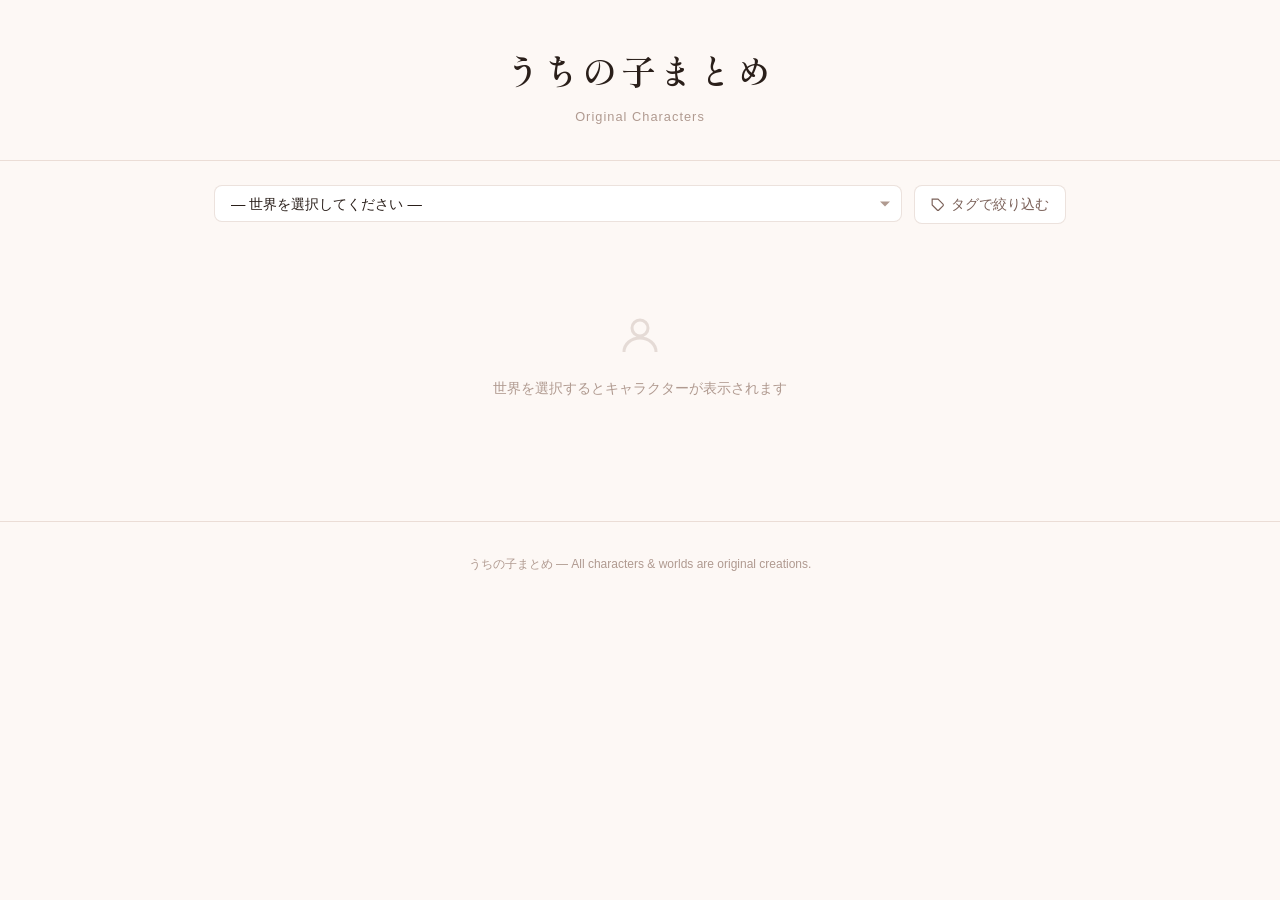
==== index.html @ f0fe9412 "template_filed" ====
<!DOCTYPE html>
<html lang="ja">
<head>
  <meta charset="UTF-8" />
  <meta name="viewport" content="width=device-width, initial-scale=1.0" />
  <title>うちの子まとめ</title>
  <link rel="preconnect" href="https://fonts.googleapis.com" />
  <link rel="preconnect" href="https://fonts.gstatic.com" crossorigin />
  <link href="https://fonts.googleapis.com/css2?family=Shippori+Mincho:wght@400;500;600&family=Zen+Kaku+Gothic+New:wght@400;500;700&display=swap" rel="stylesheet" />
  <style>
    *, *::before, *::after { box-sizing: border-box; margin: 0; padding: 0; }

    :root {
      --bg: #fdf8f5;
      --bg-card: #ffffff;
      --bg-surface: #f5efe9;
      --text-primary: #2a1f1a;
      --text-secondary: #7a6058;
      --text-muted: #b09a90;
      --accent: #c97d6a;
      --accent-light: #f0d5cc;
      --accent-dark: #9a5a49;
      --border: rgba(180, 140, 120, 0.25);
      --border-hover: rgba(180, 140, 120, 0.5);
      --tag-bg: #f5e8e3;
      --tag-text: #9a5a49;
      --tag-border: rgba(201, 125, 106, 0.35);
      --tag-active-bg: #c97d6a;
      --tag-active-text: #ffffff;
      --shadow-sm: 0 1px 3px rgba(80,40,20,0.07);
      --shadow-md: 0 4px 16px rgba(80,40,20,0.10);
      --radius-sm: 8px;
      --radius-md: 12px;
      --radius-lg: 16px;
      --font-sans: 'Zen Kaku Gothic New', sans-serif;
      --font-serif: 'Shippori Mincho', serif;
    }

    @media (prefers-color-scheme: dark) {
      :root {
        --bg: #1a1310;
        --bg-card: #231a16;
        --bg-surface: #2c201a;
        --text-primary: #f0e4dc;
        --text-secondary: #b89a8e;
        --text-muted: #7a5e55;
        --accent: #d4907c;
        --accent-light: #3d2218;
        --accent-dark: #f0b8a5;
        --border: rgba(180, 120, 90, 0.2);
        --border-hover: rgba(180, 120, 90, 0.45);
        --tag-bg: #2e1f18;
        --tag-text: #d4907c;
        --tag-border: rgba(212, 144, 124, 0.3);
        --tag-active-bg: #d4907c;
        --tag-active-text: #1a1310;
        --shadow-sm: 0 1px 3px rgba(0,0,0,0.3);
        --shadow-md: 0 4px 16px rgba(0,0,0,0.4);
      }
    }

    html { font-size: 16px; scroll-behavior: smooth; }

    body {
      font-family: var(--font-sans);
      background: var(--bg);
      color: var(--text-primary);
      min-height: 100vh;
      line-height: 1.7;
    }

    /* ─── Header ─── */
    .site-header {
      padding: 2.5rem 1.5rem 2rem;
      text-align: center;
      border-bottom: 1px solid var(--border);
    }

    .site-title {
      font-family: var(--font-serif);
      font-size: clamp(1.5rem, 4vw, 2.2rem);
      font-weight: 600;
      color: var(--text-primary);
      letter-spacing: 0.1em;
      margin-bottom: 0.4rem;
    }

    .site-subtitle {
      font-size: 0.8rem;
      color: var(--text-muted);
      letter-spacing: 0.08em;
    }

    /* ─── Controls ─── */
    .controls {
      max-width: 900px;
      margin: 0 auto;
      padding: 1.5rem 1.5rem 0;
      display: flex;
      flex-wrap: wrap;
      gap: 0.75rem;
      align-items: flex-start;
    }

    .select-wrapper {
      position: relative;
      flex: 1;
      min-width: 200px;
    }

    .select-wrapper::after {
      content: '';
      position: absolute;
      right: 12px;
      top: 50%;
      transform: translateY(-50%);
      width: 0;
      height: 0;
      border-left: 5px solid transparent;
      border-right: 5px solid transparent;
      border-top: 5px solid var(--text-muted);
      pointer-events: none;
    }

    select {
      width: 100%;
      appearance: none;
      font-family: var(--font-sans);
      font-size: 0.9rem;
      color: var(--text-primary);
      background: var(--bg-card);
      border: 1px solid var(--border);
      border-radius: var(--radius-sm);
      padding: 0.6rem 2.5rem 0.6rem 1rem;
      cursor: pointer;
      outline: none;
      transition: border-color 0.2s;
    }

    select:hover, select:focus { border-color: var(--border-hover); }

    .tag-filter-toggle {
      font-family: var(--font-sans);
      font-size: 0.85rem;
      color: var(--text-secondary);
      background: var(--bg-card);
      border: 1px solid var(--border);
      border-radius: var(--radius-sm);
      padding: 0.6rem 1rem;
      cursor: pointer;
      display: flex;
      align-items: center;
      gap: 0.4rem;
      white-space: nowrap;
      transition: border-color 0.2s, color 0.2s;
    }

    .tag-filter-toggle:hover { border-color: var(--border-hover); color: var(--text-primary); }
    .tag-filter-toggle.active { border-color: var(--accent); color: var(--accent); }

    .tag-filter-toggle svg { width: 14px; height: 14px; flex-shrink: 0; }

    /* ─── Tag Panel ─── */
    .tag-panel {
      max-width: 900px;
      margin: 0 auto;
      padding: 0 1.5rem;
      overflow: hidden;
      max-height: 0;
      transition: max-height 0.3s ease, padding 0.3s ease;
    }

    .tag-panel.open {
      max-height: 200px;
      padding: 0.75rem 1.5rem;
    }

    .tag-panel-inner {
      background: var(--bg-surface);
      border: 1px solid var(--border);
      border-radius: var(--radius-md);
      padding: 1rem 1.25rem;
    }

    .tag-panel-label {
      font-size: 0.75rem;
      color: var(--text-muted);
      letter-spacing: 0.08em;
      margin-bottom: 0.6rem;
    }

    .tag-list { display: flex; flex-wrap: wrap; gap: 0.4rem; }

    .tag-chip {
      font-size: 0.8rem;
      padding: 0.25rem 0.75rem;
      border-radius: 100px;
      background: var(--tag-bg);
      color: var(--tag-text);
      border: 1px solid var(--tag-border);
      cursor: pointer;
      transition: background 0.15s, color 0.15s, border-color 0.15s;
      user-select: none;
    }

    .tag-chip:hover { border-color: var(--accent); }

    .tag-chip.active {
      background: var(--tag-active-bg);
      color: var(--tag-active-text);
      border-color: var(--tag-active-bg);
    }

    .tag-clear {
      font-size: 0.75rem;
      color: var(--text-muted);
      background: none;
      border: none;
      cursor: pointer;
      padding: 0.25rem 0.5rem;
      font-family: var(--font-sans);
      align-self: center;
    }
    .tag-clear:hover { color: var(--accent); }

    /* ─── World Info ─── */
    .world-info {
      max-width: 900px;
      margin: 1.25rem auto 0;
      padding: 0 1.5rem;
      display: none;
    }

    .world-info.visible { display: block; }

    .world-info-inner {
      display: flex;
      gap: 1rem;
      align-items: flex-start;
      background: var(--bg-surface);
      border-radius: var(--radius-md);
      border: 1px solid var(--border);
      padding: 1rem 1.25rem;
    }

    .world-thumb {
      width: 64px;
      height: 64px;
      border-radius: var(--radius-sm);
      object-fit: cover;
      border: 1px solid var(--border);
      flex-shrink: 0;
      background: var(--border);
    }

    .world-thumb-placeholder {
      width: 64px;
      height: 64px;
      border-radius: var(--radius-sm);
      background: var(--accent-light);
      flex-shrink: 0;
      display: flex;
      align-items: center;
      justify-content: center;
    }

    .world-thumb-placeholder svg { width: 28px; height: 28px; color: var(--accent); }

    .world-text { flex: 1; min-width: 0; }

    .world-name {
      font-family: var(--font-serif);
      font-size: 1rem;
      font-weight: 500;
      color: var(--text-primary);
      margin-bottom: 0.2rem;
    }

    .world-desc {
      font-size: 0.82rem;
      color: var(--text-secondary);
      line-height: 1.6;
    }

    /* ─── Grid ─── */
    .main {
      max-width: 900px;
      margin: 0 auto;
      padding: 1.5rem;
    }

    .result-meta {
      font-size: 0.8rem;
      color: var(--text-muted);
      margin-bottom: 1rem;
    }

    .char-grid {
      display: grid;
      grid-template-columns: repeat(auto-fill, minmax(160px, 1fr));
      gap: 1rem;
    }

    @media (max-width: 480px) {
      .char-grid { grid-template-columns: repeat(2, 1fr); }
    }

    /* ─── Character Card ─── */
    .char-card {
      background: var(--bg-card);
      border: 1px solid var(--border);
      border-radius: var(--radius-md);
      overflow: hidden;
      transition: transform 0.2s, box-shadow 0.2s, border-color 0.2s;
      cursor: pointer;
      text-decoration: none;
      color: inherit;
      display: block;
    }

    .char-card:hover {
      transform: translateY(-3px);
      box-shadow: var(--shadow-md);
      border-color: var(--border-hover);
    }

    .char-card:focus-visible {
      outline: 2px solid var(--accent);
      outline-offset: 2px;
    }

    .char-thumb-wrap {
      aspect-ratio: 3 / 4;
      background: var(--bg-surface);
      overflow: hidden;
      position: relative;
    }

    .char-thumb {
      width: 100%;
      height: 100%;
      object-fit: cover;
      display: block;
      transition: transform 0.3s;
    }

    .char-card:hover .char-thumb { transform: scale(1.03); }

    .char-thumb-placeholder {
      width: 100%;
      height: 100%;
      display: flex;
      align-items: center;
      justify-content: center;
      color: var(--text-muted);
    }

    .char-thumb-placeholder svg { width: 40px; height: 40px; opacity: 0.4; }

    .char-info { padding: 0.6rem 0.75rem 0.75rem; }

    .char-name {
      font-family: var(--font-serif);
      font-size: 0.95rem;
      font-weight: 500;
      color: var(--text-primary);
      margin-bottom: 0.2rem;
      line-height: 1.4;
    }

    .char-reading {
      font-size: 0.7rem;
      color: var(--text-muted);
      margin-bottom: 0.4rem;
    }

    .char-tags-mini { display: flex; flex-wrap: wrap; gap: 0.25rem; }

    .char-tag-mini {
      font-size: 0.65rem;
      padding: 0.15rem 0.5rem;
      border-radius: 100px;
      background: var(--tag-bg);
      color: var(--tag-text);
    }

    /* ─── Empty State ─── */
    .empty-state {
      text-align: center;
      padding: 4rem 1rem;
      color: var(--text-muted);
    }

    .empty-state svg { width: 48px; height: 48px; margin: 0 auto 1rem; opacity: 0.3; display: block; }
    .empty-state p { font-size: 0.9rem; }

    /* ─── Footer ─── */
    .site-footer {
      text-align: center;
      padding: 2rem 1rem;
      border-top: 1px solid var(--border);
      font-size: 0.75rem;
      color: var(--text-muted);
      margin-top: 2rem;
    }

    /* ─── Fade in ─── */
    .char-card { animation: fadeUp 0.25s ease both; }

    @keyframes fadeUp {
      from { opacity: 0; transform: translateY(8px); }
      to   { opacity: 1; transform: translateY(0); }
    }
  </style>
</head>
<body>

<header class="site-header">
  <h1 class="site-title">うちの子まとめ</h1>
  <p class="site-subtitle">Original Characters</p>
</header>

<div class="controls">
  <div class="select-wrapper">
    <select id="world-select" aria-label="世界を選択">
      <option value="">― 世界を選択してください ―</option>
    </select>
  </div>
  <button class="tag-filter-toggle" id="tag-toggle" aria-expanded="false">
    <svg viewBox="0 0 24 24" fill="none" stroke="currentColor" stroke-width="2" aria-hidden="true">
      <path d="M20.59 13.41l-7.17 7.17a2 2 0 01-2.83 0L2 12V2h10l8.59 8.59a2 2 0 010 2.82z"/>
      <line x1="7" y1="7" x2="7.01" y2="7"/>
    </svg>
    タグで絞り込む
  </button>
</div>

<div class="tag-panel" id="tag-panel" aria-hidden="true">
  <div class="tag-panel-inner">
    <div class="tag-panel-label">タグを選択（複数可）</div>
    <div class="tag-list" id="tag-list"></div>
    <button class="tag-clear" id="tag-clear" style="display:none">× クリア</button>
  </div>
</div>

<div class="world-info" id="world-info">
  <div class="world-info-inner" id="world-info-inner"></div>
</div>

<main class="main">
  <div class="result-meta" id="result-meta" style="display:none"></div>
  <div id="char-grid-wrap">
    <div class="empty-state">
      <svg viewBox="0 0 24 24" fill="none" stroke="currentColor" stroke-width="1.5" aria-hidden="true">
        <circle cx="12" cy="8" r="4"/>
        <path d="M4 20c0-4 3.6-7 8-7s8 3 8 7"/>
      </svg>
      <p>世界を選択するとキャラクターが表示されます</p>
    </div>
  </div>
</main>

<footer class="site-footer">
  <p>うちの子まとめ — All characters &amp; worlds are original creations.</p>
</footer>

<script>
  const worldSelect = document.getElementById('world-select');
  const tagToggle   = document.getElementById('tag-toggle');
  const tagPanel    = document.getElementById('tag-panel');
  const tagListEl   = document.getElementById('tag-list');
  const tagClear    = document.getElementById('tag-clear');
  const worldInfo   = document.getElementById('world-info');
  const worldInfoInner = document.getElementById('world-info-inner');
  const gridWrap    = document.getElementById('char-grid-wrap');
  const resultMeta  = document.getElementById('result-meta');

  let allData = null;
  let activeTags = new Set();
  let currentWorld = null;

  fetch('data/worlds.json')
    .then(r => r.json())
    .then(data => {
      allData = data;
      buildWorldSelect(data.worlds);
      buildTagPanel(data.all_tags || []);
      readUrlState();
    })
    .catch(() => {
      gridWrap.innerHTML = '<div class="empty-state"><p>データの読み込みに失敗しました。worlds.json を確認してください。</p></div>';
    });

  function buildWorldSelect(worlds) {
    worlds.forEach(w => {
      const opt = document.createElement('option');
      opt.value = w.id;
      opt.textContent = w.name;
      worldSelect.appendChild(opt);
    });
  }

  function buildTagPanel(tags) {
    tagListEl.innerHTML = '';
    tags.forEach(tag => {
      const chip = document.createElement('button');
      chip.className = 'tag-chip';
      chip.textContent = tag;
      chip.addEventListener('click', () => toggleTag(tag, chip));
      tagListEl.appendChild(chip);
    });
  }

  function toggleTag(tag, chip) {
    if (activeTags.has(tag)) { activeTags.delete(tag); chip.classList.remove('active'); }
    else { activeTags.add(tag); chip.classList.add('active'); }
    tagClear.style.display = activeTags.size > 0 ? 'inline' : 'none';
    renderGrid();
    updateUrl();
  }

  tagClear.addEventListener('click', () => {
    activeTags.clear();
    document.querySelectorAll('.tag-chip.active').forEach(c => c.classList.remove('active'));
    tagClear.style.display = 'none';
    renderGrid();
    updateUrl();
  });

  tagToggle.addEventListener('click', () => {
    const open = tagPanel.classList.toggle('open');
    tagToggle.classList.toggle('active', open);
    tagToggle.setAttribute('aria-expanded', open);
    tagPanel.setAttribute('aria-hidden', !open);
  });

  worldSelect.addEventListener('change', () => {
    const wid = worldSelect.value;
    currentWorld = wid ? allData.worlds.find(w => w.id === wid) : null;
    renderWorldInfo();
    renderGrid();
    updateUrl();
  });

  function renderWorldInfo() {
    if (!currentWorld) { worldInfo.classList.remove('visible'); return; }
    worldInfo.classList.add('visible');
    const thumbHtml = currentWorld.thumbnail
      ? `<img class="world-thumb" src="${currentWorld.thumbnail}" alt="${currentWorld.name}" />`
      : `<div class="world-thumb-placeholder"><svg viewBox="0 0 24 24" fill="none" stroke="currentColor" stroke-width="1.5" aria-hidden="true"><path d="M3 9l9-7 9 7v11a2 2 0 01-2 2H5a2 2 0 01-2-2z"/><polyline points="9 22 9 12 15 12 15 22"/></svg></div>`;
    worldInfoInner.innerHTML = `
      ${thumbHtml}
      <div class="world-text">
        <div class="world-name">${esc(currentWorld.name)}</div>
        <div class="world-desc">${esc(currentWorld.description || '')}</div>
      </div>`;
  }

  function renderGrid() {
    if (!currentWorld) {
      resultMeta.style.display = 'none';
      gridWrap.innerHTML = '<div class="empty-state"><svg viewBox="0 0 24 24" fill="none" stroke="currentColor" stroke-width="1.5" aria-hidden="true"><circle cx="12" cy="8" r="4"/><path d="M4 20c0-4 3.6-7 8-7s8 3 8 7"/></svg><p>世界を選択するとキャラクターが表示されます</p></div>';
      return;
    }

    let chars = currentWorld.characters || [];

    if (activeTags.size > 0) {
      chars = chars.filter(c => [...activeTags].every(t => (c.tags||[]).includes(t)));
    }

    resultMeta.style.display = 'block';
    resultMeta.textContent = `${chars.length} 人のキャラクター${activeTags.size > 0 ? '（タグで絞り込み中）' : ''}`;

    if (chars.length === 0) {
      gridWrap.innerHTML = '<div class="empty-state"><svg viewBox="0 0 24 24" fill="none" stroke="currentColor" stroke-width="1.5" aria-hidden="true"><circle cx="12" cy="8" r="4"/><path d="M4 20c0-4 3.6-7 8-7s8 3 8 7"/></svg><p>該当するキャラクターがいません</p></div>';
      return;
    }

    const grid = document.createElement('div');
    grid.className = 'char-grid';

    chars.forEach((c, i) => {
      const card = document.createElement('a');
      card.className = 'char-card';
      card.href = c.detail_page || '#';
      card.style.animationDelay = `${i * 0.04}s`;
      card.setAttribute('aria-label', c.name);

      const thumbHtml = c.thumbnail
        ? `<img class="char-thumb" src="${c.thumbnail}" alt="${esc(c.name)}" loading="lazy" />`
        : `<div class="char-thumb-placeholder"><svg viewBox="0 0 24 24" fill="none" stroke="currentColor" stroke-width="1.5" aria-hidden="true"><circle cx="12" cy="8" r="4"/><path d="M4 20c0-4 3.6-7 8-7s8 3 8 7"/></svg></div>`;

      const tagsHtml = (c.tags||[]).slice(0,3).map(t =>
        `<span class="char-tag-mini">${esc(t)}</span>`
      ).join('');

      card.innerHTML = `
        <div class="char-thumb-wrap">${thumbHtml}</div>
        <div class="char-info">
          <div class="char-name">${esc(c.name)}</div>
          ${c.reading ? `<div class="char-reading">${esc(c.reading)}</div>` : ''}
          ${tagsHtml ? `<div class="char-tags-mini">${tagsHtml}</div>` : ''}
        </div>`;

      grid.appendChild(card);
    });

    gridWrap.innerHTML = '';
    gridWrap.appendChild(grid);
  }

  function updateUrl() {
    const params = new URLSearchParams();
    if (currentWorld) params.set('world', currentWorld.id);
    if (activeTags.size > 0) params.set('tags', [...activeTags].join(','));
    const url = params.toString() ? `?${params}` : location.pathname;
    history.replaceState(null, '', url);
  }

  function readUrlState() {
    const params = new URLSearchParams(location.search);
    const wid = params.get('world');
    const tags = params.get('tags');
    if (wid) {
      worldSelect.value = wid;
      currentWorld = allData.worlds.find(w => w.id === wid) || null;
    }
    if (tags) {
      tags.split(',').forEach(t => {
        activeTags.add(t);
        const chip = [...tagListEl.querySelectorAll('.tag-chip')].find(c => c.textContent === t);
        if (chip) chip.classList.add('active');
      });
      tagClear.style.display = activeTags.size > 0 ? 'inline' : 'none';
    }
    renderWorldInfo();
    renderGrid();
  }

  function esc(s) {
    return String(s||'').replace(/&/g,'&amp;').replace(/</g,'&lt;').replace(/>/g,'&gt;').replace(/"/g,'&quot;');
  }
</script>
</body>
</html>
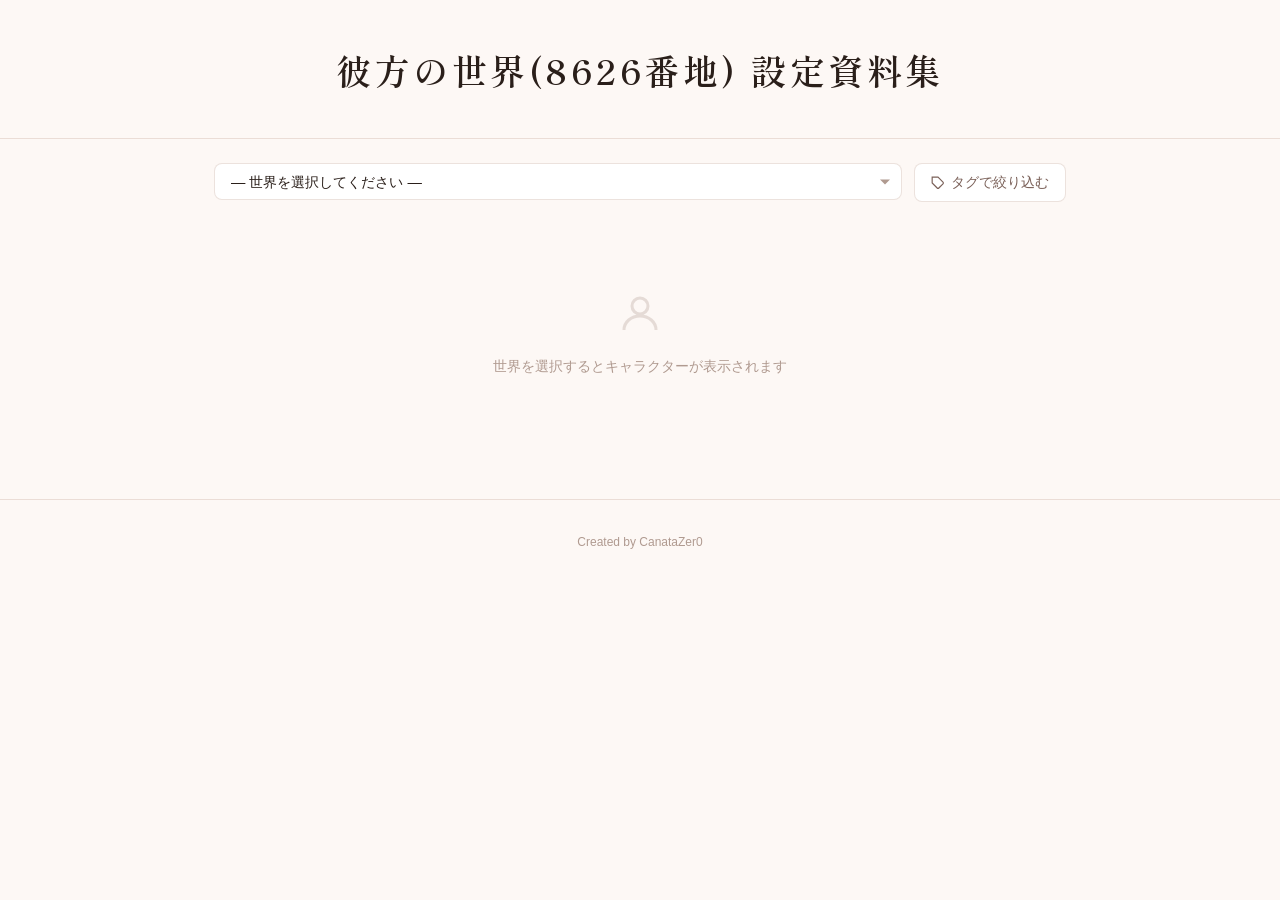
==== commit 43ff87a2: "files add" ====
--- a/index.html
+++ b/index.html
@@ -3,7 +3,7 @@
 <head>
   <meta charset="UTF-8" />
   <meta name="viewport" content="width=device-width, initial-scale=1.0" />
-  <title>うちの子まとめ</title>
+  <title>彼方の世界 設定資料集</title>
   <link rel="preconnect" href="https://fonts.googleapis.com" />
   <link rel="preconnect" href="https://fonts.gstatic.com" crossorigin />
   <link href="https://fonts.googleapis.com/css2?family=Shippori+Mincho:wght@400;500;600&family=Zen+Kaku+Gothic+New:wght@400;500;700&display=swap" rel="stylesheet" />
@@ -38,22 +38,23 @@
 
     @media (prefers-color-scheme: dark) {
       :root {
-        --bg: #1a1310;
-        --bg-card: #231a16;
-        --bg-surface: #2c201a;
-        --text-primary: #f0e4dc;
-        --text-secondary: #b89a8e;
-        --text-muted: #7a5e55;
-        --accent: #d4907c;
-        --accent-light: #3d2218;
-        --accent-dark: #f0b8a5;
-        --border: rgba(180, 120, 90, 0.2);
-        --border-hover: rgba(180, 120, 90, 0.45);
-        --tag-bg: #2e1f18;
-        --tag-text: #d4907c;
-        --tag-border: rgba(212, 144, 124, 0.3);
-        --tag-active-bg: #d4907c;
-        --tag-active-text: #1a1310;
+        --bg: #fafafa;
+        --bg-card: #c3c3c3;
+        --bg-surface: #c3c3c3;
+        --text-primary: #181818;
+        --text-secondary: #323232;
+        --text-muted: #323232;
+        --accent: #c3c3c3;
+        --link: rgb(71, 80, 211);
+        --accent-light: #181818;
+        --accent-dark: #c3c3c3;
+        --border: rgba(180, 180, 180, 0.2);
+        --border-hover: rgba(173, 173, 173, 0.45);
+        --tag-bg: #232323;
+        --tag-text: #d0d0d0;
+        --tag-border: rgba(213, 213, 213, 0.3);
+        --tag-active-bg: #d3d3d3;
+        --tag-active-text: #191919;
         --shadow-sm: 0 1px 3px rgba(0,0,0,0.3);
         --shadow-md: 0 4px 16px rgba(0,0,0,0.4);
       }
@@ -416,13 +417,12 @@
 <body>
 
 <header class="site-header">
-  <h1 class="site-title">うちの子まとめ</h1>
-  <p class="site-subtitle">Original Characters</p>
+  <h1 class="site-title">彼方の世界(8626番地) 設定資料集</h1>
 </header>
 
 <div class="controls">
   <div class="select-wrapper">
-    <select id="world-select" aria-label="世界を選択">
+    <select id="world-select" aria-label="世界選択">
       <option value="">― 世界を選択してください ―</option>
     </select>
   </div>
@@ -437,7 +437,7 @@
 
 <div class="tag-panel" id="tag-panel" aria-hidden="true">
   <div class="tag-panel-inner">
-    <div class="tag-panel-label">タグを選択（複数可）</div>
+    <div class="tag-panel-label">タグを選択</div>
     <div class="tag-list" id="tag-list"></div>
     <button class="tag-clear" id="tag-clear" style="display:none">× クリア</button>
   </div>
@@ -461,7 +461,7 @@
 </main>
 
 <footer class="site-footer">
-  <p>うちの子まとめ — All characters &amp; worlds are original creations.</p>
+  <p>Created by CanataZer0</p>
 </footer>
 
 <script>
@@ -548,12 +548,18 @@
     const thumbHtml = currentWorld.thumbnail
       ? `<img class="world-thumb" src="${currentWorld.thumbnail}" alt="${currentWorld.name}" />`
       : `<div class="world-thumb-placeholder"><svg viewBox="0 0 24 24" fill="none" stroke="currentColor" stroke-width="1.5" aria-hidden="true"><path d="M3 9l9-7 9 7v11a2 2 0 01-2 2H5a2 2 0 01-2-2z"/><polyline points="9 22 9 12 15 12 15 22"/></svg></div>`;
-    worldInfoInner.innerHTML = `
-      ${thumbHtml}
-      <div class="world-text">
-        <div class="world-name">${esc(currentWorld.name)}</div>
-        <div class="world-desc">${esc(currentWorld.description || '')}</div>
-      </div>`;
+worldInfoInner.innerHTML = `
+  ${thumbHtml}
+  <div class="world-text">
+    <div class="world-name">${esc(currentWorld.name)}</div>
+    <div class="world-desc">${esc(currentWorld.description || '')}</div>
+    ${currentWorld.detail_page
+      ? `<a href="${esc(currentWorld.detail_page)}" style="display:inline-flex;align-items:center;gap:0.35rem;margin-top:0.6rem;font-size:0.8rem;color:var(--link);text-decoration:none;">
+           <svg width="13" height="13" viewBox="0 0 24 24" fill="none" stroke="currentColor" stroke-width="2" aria-hidden="true"><circle cx="12" cy="12" r="10"/><line x1="12" y1="8" x2="12" y2="16"/><line x1="8" y1="12" x2="16" y2="12"/></svg>
+           世界の詳細設定を見る
+         </a>`
+      : ''}
+  </div>`;
   }
 
   function renderGrid() {
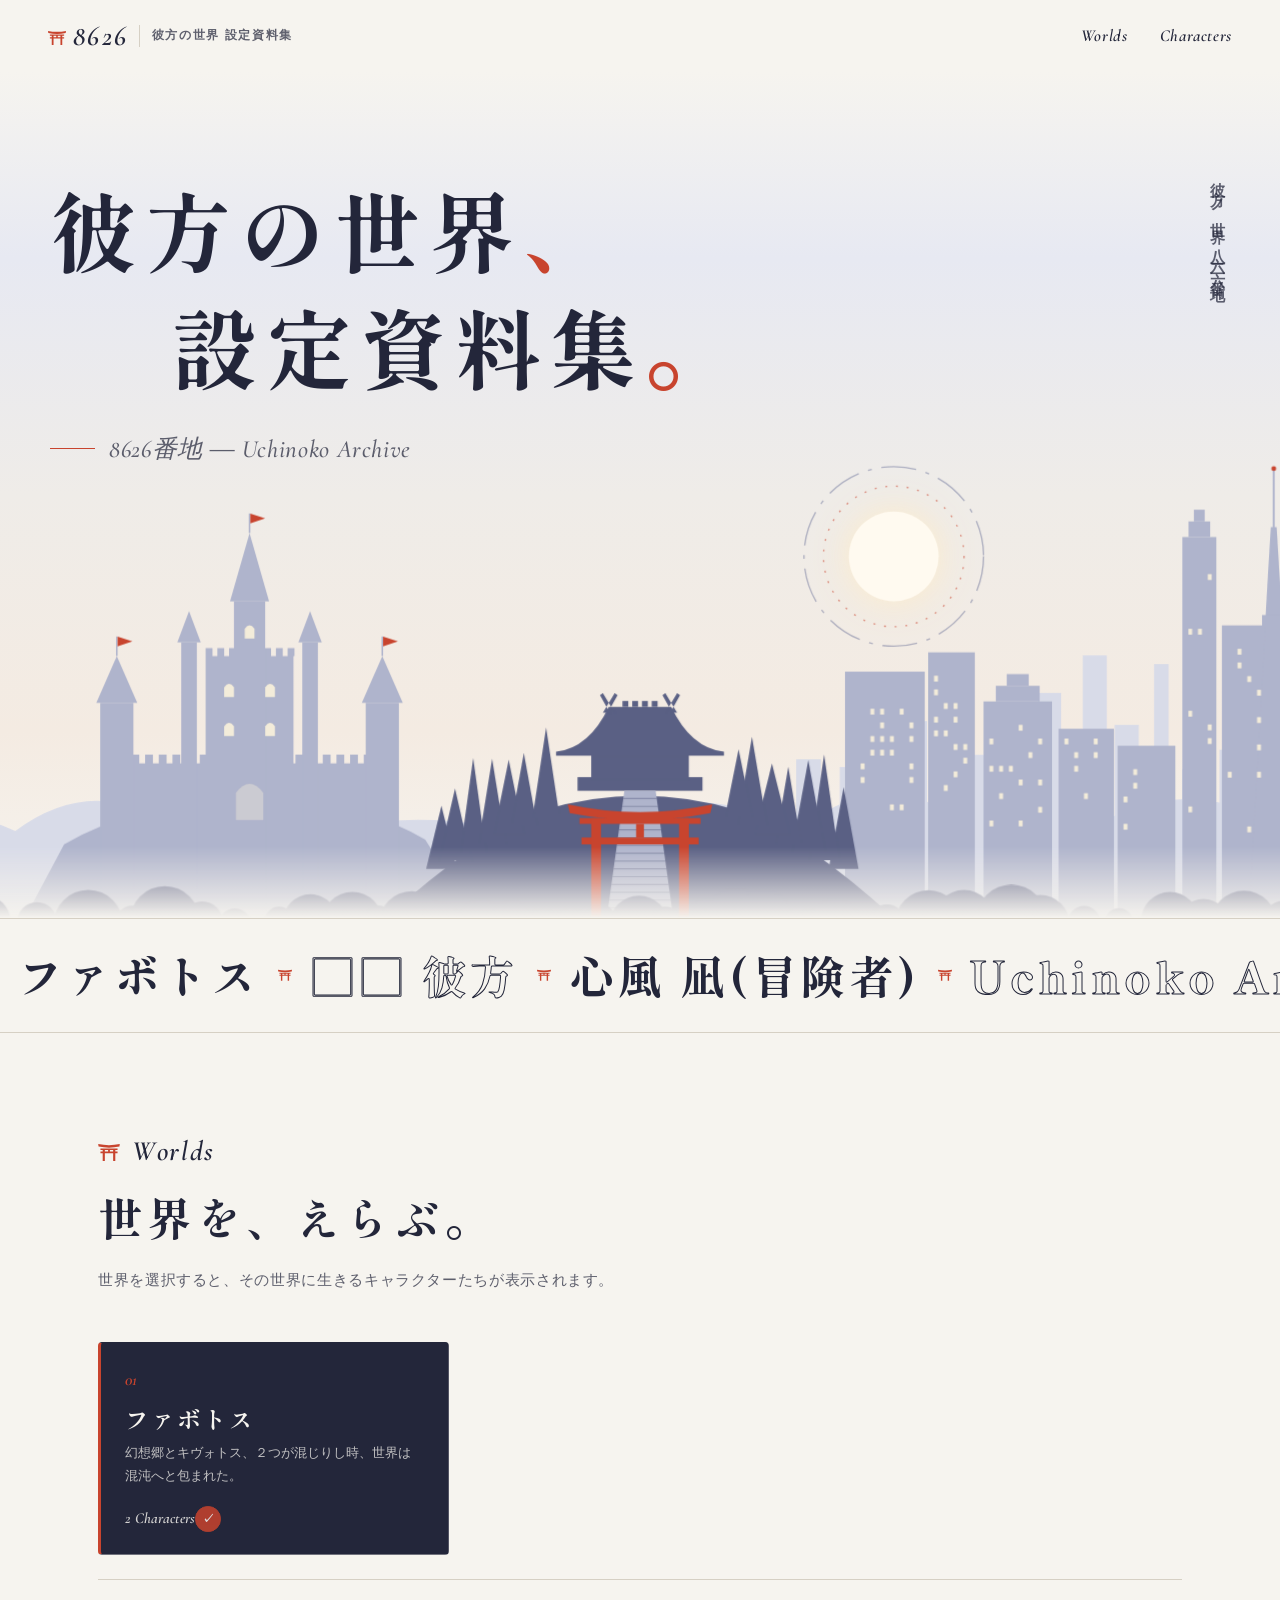
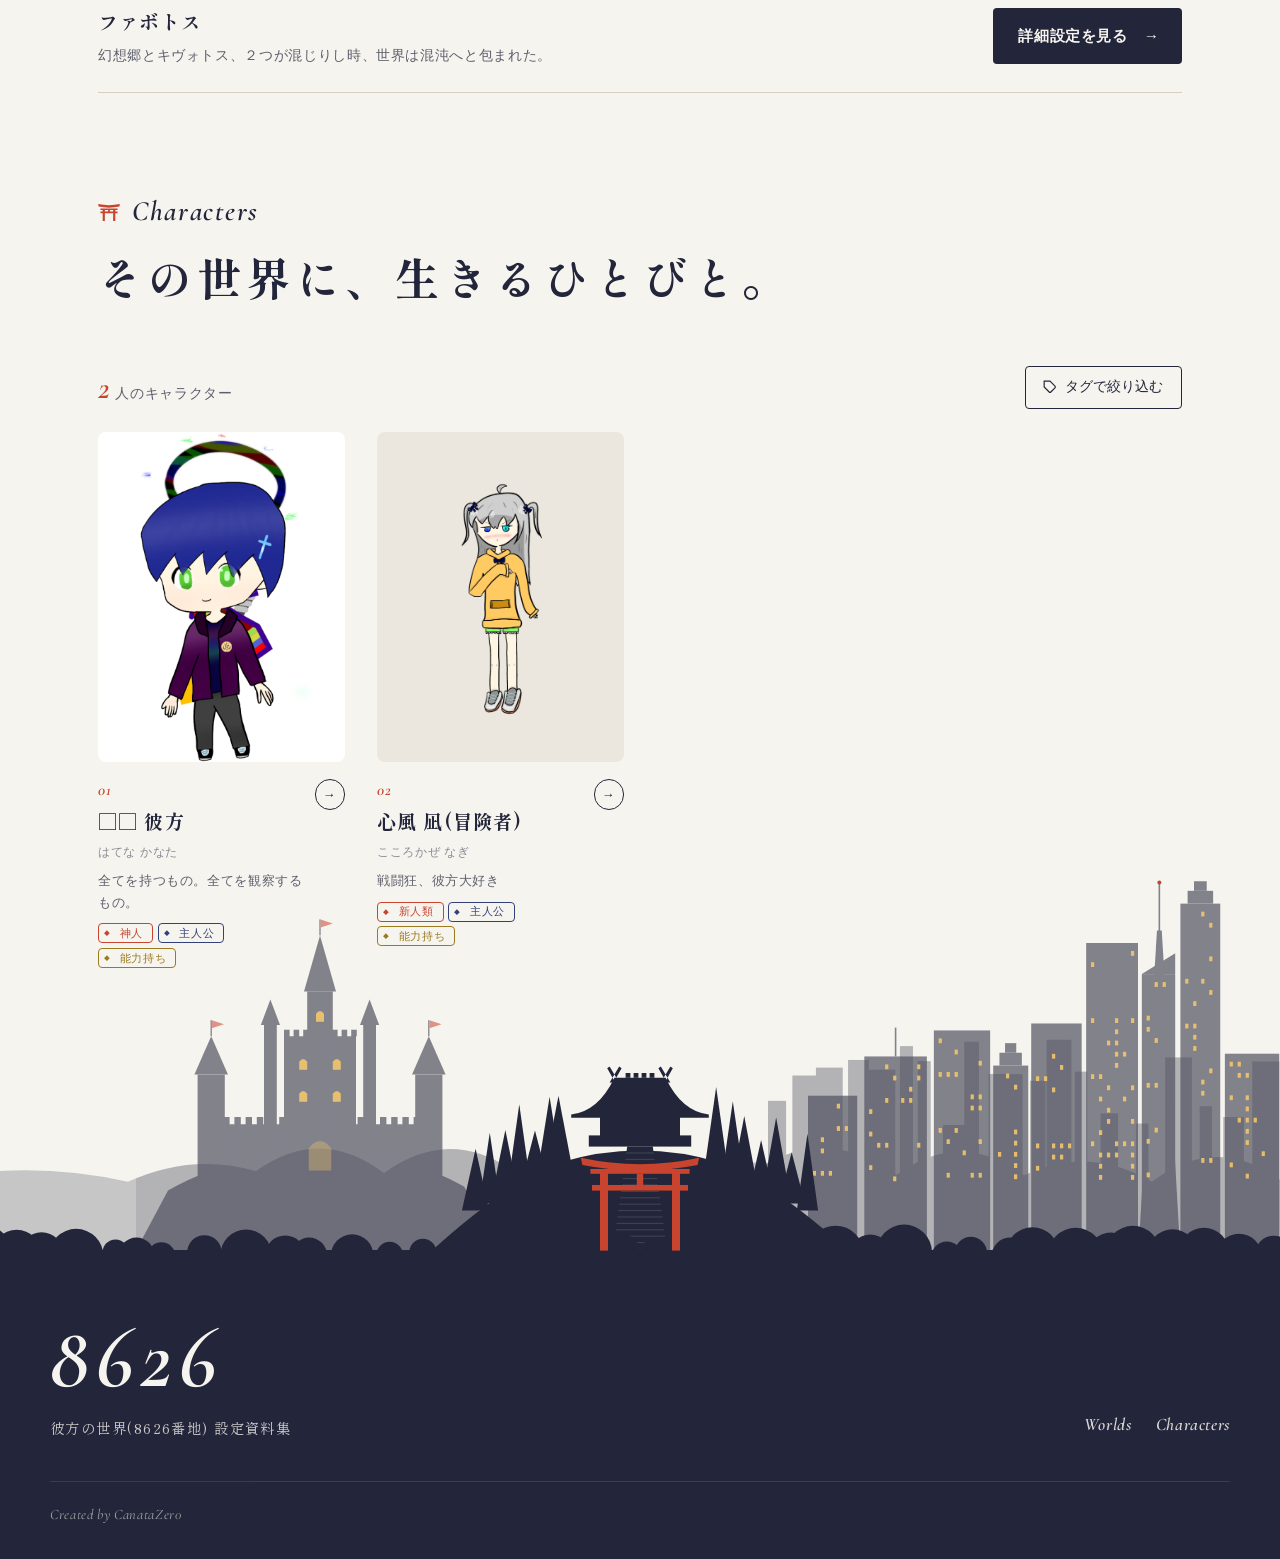
==== commit 449871c1: "サイトのデザインを刷新 - 共通スタイル(assets/css/style.css)と共通スクリプト(assets/js/site.js)に集約 - トップの背景を城・神社と鳥居・大都市のシルエットに" ====
--- a/index.html
+++ b/index.html
@@ -6,466 +6,112 @@
   <title>彼方の世界 設定資料集</title>
   <link rel="preconnect" href="https://fonts.googleapis.com" />
   <link rel="preconnect" href="https://fonts.gstatic.com" crossorigin />
-  <link href="https://fonts.googleapis.com/css2?family=Shippori+Mincho:wght@400;500;600&family=Zen+Kaku+Gothic+New:wght@400;500;700&display=swap" rel="stylesheet" />
-  <style>
-    *, *::before, *::after { box-sizing: border-box; margin: 0; padding: 0; }
-
-    :root {
-      --bg: #fdf8f5;
-      --bg-card: #ffffff;
-      --bg-surface: #f5efe9;
-      --text-primary: #2a1f1a;
-      --text-secondary: #7a6058;
-      --text-muted: #b09a90;
-      --accent: #c97d6a;
-      --accent-light: #f0d5cc;
-      --accent-dark: #9a5a49;
-      --border: rgba(180, 140, 120, 0.25);
-      --border-hover: rgba(180, 140, 120, 0.5);
-      --tag-bg: #f5e8e3;
-      --tag-text: #9a5a49;
-      --tag-border: rgba(201, 125, 106, 0.35);
-      --tag-active-bg: #c97d6a;
-      --tag-active-text: #ffffff;
-      --shadow-sm: 0 1px 3px rgba(80,40,20,0.07);
-      --shadow-md: 0 4px 16px rgba(80,40,20,0.10);
-      --radius-sm: 8px;
-      --radius-md: 12px;
-      --radius-lg: 16px;
-      --font-sans: 'Zen Kaku Gothic New', sans-serif;
-      --font-serif: 'Shippori Mincho', serif;
-    }
-
-    @media (prefers-color-scheme: dark) {
-      :root {
-        --bg: #fafafa;
-        --bg-card: #c3c3c3;
-        --bg-surface: #c3c3c3;
-        --text-primary: #181818;
-        --text-secondary: #323232;
-        --text-muted: #323232;
-        --accent: #c3c3c3;
-        --link: rgb(71, 80, 211);
-        --accent-light: #181818;
-        --accent-dark: #c3c3c3;
-        --border: rgba(180, 180, 180, 0.2);
-        --border-hover: rgba(173, 173, 173, 0.45);
-        --tag-bg: #232323;
-        --tag-text: #d0d0d0;
-        --tag-border: rgba(213, 213, 213, 0.3);
-        --tag-active-bg: #d3d3d3;
-        --tag-active-text: #191919;
-        --shadow-sm: 0 1px 3px rgba(0,0,0,0.3);
-        --shadow-md: 0 4px 16px rgba(0,0,0,0.4);
-      }
-    }
-
-    html { font-size: 16px; scroll-behavior: smooth; }
-
-    body {
-      font-family: var(--font-sans);
-      background: var(--bg);
-      color: var(--text-primary);
-      min-height: 100vh;
-      line-height: 1.7;
-    }
-
-    /* ─── Header ─── */
-    .site-header {
-      padding: 2.5rem 1.5rem 2rem;
-      text-align: center;
-      border-bottom: 1px solid var(--border);
-    }
-
-    .site-title {
-      font-family: var(--font-serif);
-      font-size: clamp(1.5rem, 4vw, 2.2rem);
-      font-weight: 600;
-      color: var(--text-primary);
-      letter-spacing: 0.1em;
-      margin-bottom: 0.4rem;
-    }
-
-    .site-subtitle {
-      font-size: 0.8rem;
-      color: var(--text-muted);
-      letter-spacing: 0.08em;
-    }
-
-    /* ─── Controls ─── */
-    .controls {
-      max-width: 900px;
-      margin: 0 auto;
-      padding: 1.5rem 1.5rem 0;
-      display: flex;
-      flex-wrap: wrap;
-      gap: 0.75rem;
-      align-items: flex-start;
-    }
-
-    .select-wrapper {
-      position: relative;
-      flex: 1;
-      min-width: 200px;
-    }
-
-    .select-wrapper::after {
-      content: '';
-      position: absolute;
-      right: 12px;
-      top: 50%;
-      transform: translateY(-50%);
-      width: 0;
-      height: 0;
-      border-left: 5px solid transparent;
-      border-right: 5px solid transparent;
-      border-top: 5px solid var(--text-muted);
-      pointer-events: none;
-    }
-
-    select {
-      width: 100%;
-      appearance: none;
-      font-family: var(--font-sans);
-      font-size: 0.9rem;
-      color: var(--text-primary);
-      background: var(--bg-card);
-      border: 1px solid var(--border);
-      border-radius: var(--radius-sm);
-      padding: 0.6rem 2.5rem 0.6rem 1rem;
-      cursor: pointer;
-      outline: none;
-      transition: border-color 0.2s;
-    }
-
-    select:hover, select:focus { border-color: var(--border-hover); }
-
-    .tag-filter-toggle {
-      font-family: var(--font-sans);
-      font-size: 0.85rem;
-      color: var(--text-secondary);
-      background: var(--bg-card);
-      border: 1px solid var(--border);
-      border-radius: var(--radius-sm);
-      padding: 0.6rem 1rem;
-      cursor: pointer;
-      display: flex;
-      align-items: center;
-      gap: 0.4rem;
-      white-space: nowrap;
-      transition: border-color 0.2s, color 0.2s;
-    }
-
-    .tag-filter-toggle:hover { border-color: var(--border-hover); color: var(--text-primary); }
-    .tag-filter-toggle.active { border-color: var(--accent); color: var(--accent); }
-
-    .tag-filter-toggle svg { width: 14px; height: 14px; flex-shrink: 0; }
-
-    /* ─── Tag Panel ─── */
-    .tag-panel {
-      max-width: 900px;
-      margin: 0 auto;
-      padding: 0 1.5rem;
-      overflow: hidden;
-      max-height: 0;
-      transition: max-height 0.3s ease, padding 0.3s ease;
-    }
-
-    .tag-panel.open {
-      max-height: 200px;
-      padding: 0.75rem 1.5rem;
-    }
-
-    .tag-panel-inner {
-      background: var(--bg-surface);
-      border: 1px solid var(--border);
-      border-radius: var(--radius-md);
-      padding: 1rem 1.25rem;
-    }
-
-    .tag-panel-label {
-      font-size: 0.75rem;
-      color: var(--text-muted);
-      letter-spacing: 0.08em;
-      margin-bottom: 0.6rem;
-    }
-
-    .tag-list { display: flex; flex-wrap: wrap; gap: 0.4rem; }
-
-    .tag-chip {
-      font-size: 0.8rem;
-      padding: 0.25rem 0.75rem;
-      border-radius: 100px;
-      background: var(--tag-bg);
-      color: var(--tag-text);
-      border: 1px solid var(--tag-border);
-      cursor: pointer;
-      transition: background 0.15s, color 0.15s, border-color 0.15s;
-      user-select: none;
-    }
-
-    .tag-chip:hover { border-color: var(--accent); }
-
-    .tag-chip.active {
-      background: var(--tag-active-bg);
-      color: var(--tag-active-text);
-      border-color: var(--tag-active-bg);
-    }
-
-    .tag-clear {
-      font-size: 0.75rem;
-      color: var(--text-muted);
-      background: none;
-      border: none;
-      cursor: pointer;
-      padding: 0.25rem 0.5rem;
-      font-family: var(--font-sans);
-      align-self: center;
-    }
-    .tag-clear:hover { color: var(--accent); }
-
-    /* ─── World Info ─── */
-    .world-info {
-      max-width: 900px;
-      margin: 1.25rem auto 0;
-      padding: 0 1.5rem;
-      display: none;
-    }
-
-    .world-info.visible { display: block; }
-
-    .world-info-inner {
-      display: flex;
-      gap: 1rem;
-      align-items: flex-start;
-      background: var(--bg-surface);
-      border-radius: var(--radius-md);
-      border: 1px solid var(--border);
-      padding: 1rem 1.25rem;
-    }
-
-    .world-thumb {
-      width: 64px;
-      height: 64px;
-      border-radius: var(--radius-sm);
-      object-fit: cover;
-      border: 1px solid var(--border);
-      flex-shrink: 0;
-      background: var(--border);
-    }
-
-    .world-thumb-placeholder {
-      width: 64px;
-      height: 64px;
-      border-radius: var(--radius-sm);
-      background: var(--accent-light);
-      flex-shrink: 0;
-      display: flex;
-      align-items: center;
-      justify-content: center;
-    }
-
-    .world-thumb-placeholder svg { width: 28px; height: 28px; color: var(--accent); }
-
-    .world-text { flex: 1; min-width: 0; }
-
-    .world-name {
-      font-family: var(--font-serif);
-      font-size: 1rem;
-      font-weight: 500;
-      color: var(--text-primary);
-      margin-bottom: 0.2rem;
-    }
-
-    .world-desc {
-      font-size: 0.82rem;
-      color: var(--text-secondary);
-      line-height: 1.6;
-    }
-
-    /* ─── Grid ─── */
-    .main {
-      max-width: 900px;
-      margin: 0 auto;
-      padding: 1.5rem;
-    }
-
-    .result-meta {
-      font-size: 0.8rem;
-      color: var(--text-muted);
-      margin-bottom: 1rem;
-    }
-
-    .char-grid {
-      display: grid;
-      grid-template-columns: repeat(auto-fill, minmax(160px, 1fr));
-      gap: 1rem;
-    }
-
-    @media (max-width: 480px) {
-      .char-grid { grid-template-columns: repeat(2, 1fr); }
-    }
-
-    /* ─── Character Card ─── */
-    .char-card {
-      background: var(--bg-card);
-      border: 1px solid var(--border);
-      border-radius: var(--radius-md);
-      overflow: hidden;
-      transition: transform 0.2s, box-shadow 0.2s, border-color 0.2s;
-      cursor: pointer;
-      text-decoration: none;
-      color: inherit;
-      display: block;
-    }
-
-    .char-card:hover {
-      transform: translateY(-3px);
-      box-shadow: var(--shadow-md);
-      border-color: var(--border-hover);
-    }
-
-    .char-card:focus-visible {
-      outline: 2px solid var(--accent);
-      outline-offset: 2px;
-    }
-
-    .char-thumb-wrap {
-      aspect-ratio: 3 / 4;
-      background: var(--bg-surface);
-      overflow: hidden;
-      position: relative;
-    }
-
-    .char-thumb {
-      width: 100%;
-      height: 100%;
-      object-fit: cover;
-      display: block;
-      transition: transform 0.3s;
-    }
-
-    .char-card:hover .char-thumb { transform: scale(1.03); }
-
-    .char-thumb-placeholder {
-      width: 100%;
-      height: 100%;
-      display: flex;
-      align-items: center;
-      justify-content: center;
-      color: var(--text-muted);
-    }
-
-    .char-thumb-placeholder svg { width: 40px; height: 40px; opacity: 0.4; }
-
-    .char-info { padding: 0.6rem 0.75rem 0.75rem; }
-
-    .char-name {
-      font-family: var(--font-serif);
-      font-size: 0.95rem;
-      font-weight: 500;
-      color: var(--text-primary);
-      margin-bottom: 0.2rem;
-      line-height: 1.4;
-    }
-
-    .char-reading {
-      font-size: 0.7rem;
-      color: var(--text-muted);
-      margin-bottom: 0.4rem;
-    }
-
-    .char-tags-mini { display: flex; flex-wrap: wrap; gap: 0.25rem; }
-
-    .char-tag-mini {
-      font-size: 0.65rem;
-      padding: 0.15rem 0.5rem;
-      border-radius: 100px;
-      background: var(--tag-bg);
-      color: var(--tag-text);
-    }
-
-    /* ─── Empty State ─── */
-    .empty-state {
-      text-align: center;
-      padding: 4rem 1rem;
-      color: var(--text-muted);
-    }
-
-    .empty-state svg { width: 48px; height: 48px; margin: 0 auto 1rem; opacity: 0.3; display: block; }
-    .empty-state p { font-size: 0.9rem; }
-
-    /* ─── Footer ─── */
-    .site-footer {
-      text-align: center;
-      padding: 2rem 1rem;
-      border-top: 1px solid var(--border);
-      font-size: 0.75rem;
-      color: var(--text-muted);
-      margin-top: 2rem;
-    }
-
-    /* ─── Fade in ─── */
-    .char-card { animation: fadeUp 0.25s ease both; }
-
-    @keyframes fadeUp {
-      from { opacity: 0; transform: translateY(8px); }
-      to   { opacity: 1; transform: translateY(0); }
-    }
-  </style>
+  <link href="https://fonts.googleapis.com/css2?family=Cormorant+Garamond:ital,wght@0,500;0,600;1,500;1,600&family=Shippori+Mincho+B1:wght@500;600;700;800&family=Zen+Kaku+Gothic+New:wght@400;500;700&display=swap" rel="stylesheet" />
+  <link rel="stylesheet" href="assets/css/style.css" />
+  <script src="assets/js/site.js"></script>
 </head>
-<body>
+<body class="page-index">
 
 <header class="site-header">
-  <h1 class="site-title">彼方の世界(8626番地) 設定資料集</h1>
+  <a class="site-logo" href="index.html">
+    <span class="site-logo-mark">8626</span>
+    <span class="site-logo-sub">彼方の世界 設定資料集</span>
+  </a>
+  <nav class="site-nav" aria-label="メインメニュー">
+    <a href="#worlds">Worlds <span class="plus">+</span></a>
+    <a href="#characters">Characters <span class="plus">+</span></a>
+  </nav>
 </header>
 
-<div class="controls">
-  <div class="select-wrapper">
-    <select id="world-select" aria-label="世界選択">
-      <option value="">― 世界を選択してください ―</option>
-    </select>
-  </div>
-  <button class="tag-filter-toggle" id="tag-toggle" aria-expanded="false">
-    <svg viewBox="0 0 24 24" fill="none" stroke="currentColor" stroke-width="2" aria-hidden="true">
-      <path d="M20.59 13.41l-7.17 7.17a2 2 0 01-2.83 0L2 12V2h10l8.59 8.59a2 2 0 010 2.82z"/>
-      <line x1="7" y1="7" x2="7.01" y2="7"/>
-    </svg>
-    タグで絞り込む
-  </button>
+<!-- ═══════════════════════════════════════════
+     KEY VISUAL
+     ═══════════════════════════════════════════ -->
+<section class="kv">
+  <!-- 背景：城・神社と鳥居・大都市のシルエット（assets/js/site.js で描画） -->
+  <div class="kv-scenery" data-scenery="kv" data-seed="8626"></div>
+  <div class="kv-inner">
+    <h1 class="kv-title">
+      <span class="line">彼方の世界<span class="accent">、</span></span>
+      <span class="line">設定資料集<span class="accent">。</span></span>
+    </h1>
+    <p class="kv-sub">8626番地 ― Uchinoko Archive</p>
+  </div>
+  <p class="kv-vertical">彼方ノ世界　八六二六番地</p>
+</section>
+
+<!-- 世界名・キャラクター名が流れる帯（worlds.json から自動で埋まる） -->
+<div class="marquee" aria-hidden="true">
+  <div class="marquee-track" id="marquee-track"></div>
 </div>
 
-<div class="tag-panel" id="tag-panel" aria-hidden="true">
-  <div class="tag-panel-inner">
-    <div class="tag-panel-label">タグを選択</div>
-    <div class="tag-list" id="tag-list"></div>
-    <button class="tag-clear" id="tag-clear" style="display:none">× クリア</button>
-  </div>
-</div>
-
-<div class="world-info" id="world-info">
-  <div class="world-info-inner" id="world-info-inner"></div>
-</div>
-
-<main class="main">
-  <div class="result-meta" id="result-meta" style="display:none"></div>
-  <div id="char-grid-wrap">
-    <div class="empty-state">
-      <svg viewBox="0 0 24 24" fill="none" stroke="currentColor" stroke-width="1.5" aria-hidden="true">
-        <circle cx="12" cy="8" r="4"/>
-        <path d="M4 20c0-4 3.6-7 8-7s8 3 8 7"/>
+<!-- ═══════════════════════════════════════════
+     WORLDS
+     ═══════════════════════════════════════════ -->
+<section class="block" id="worlds">
+  <div class="block-head">
+    <div class="section-headline">
+      <h2 class="section-headline-label">Worlds</h2>
+    </div>
+    <p class="section-lead">世界を、えらぶ。</p>
+    <p class="section-text">世界を選択すると、その世界に生きるキャラクターたちが表示されます。</p>
+  </div>
+
+  <div class="world-list" id="world-list" role="group" aria-label="世界選択"></div>
+
+  <div class="world-info" id="world-info">
+    <div class="world-info-inner" id="world-info-inner"></div>
+  </div>
+</section>
+
+<!-- ═══════════════════════════════════════════
+     CHARACTERS
+     ═══════════════════════════════════════════ -->
+<section class="block" id="characters">
+  <div class="block-head">
+    <div class="section-headline">
+      <h2 class="section-headline-label">Characters</h2>
+    </div>
+    <p class="section-lead">その世界に、生きるひとびと。</p>
+  </div>
+
+  <div class="char-toolbar">
+    <div class="result-meta" id="result-meta"></div>
+    <button class="btn-outline" id="tag-toggle" aria-expanded="false" aria-controls="tag-panel">
+      <svg viewBox="0 0 24 24" fill="none" stroke="currentColor" stroke-width="2" aria-hidden="true">
+        <path d="M20.59 13.41l-7.17 7.17a2 2 0 01-2.83 0L2 12V2h10l8.59 8.59a2 2 0 010 2.82z"/>
+        <line x1="7" y1="7" x2="7.01" y2="7"/>
       </svg>
-      <p>世界を選択するとキャラクターが表示されます</p>
+      タグで絞り込む
+    </button>
+  </div>
+
+  <div class="tag-panel" id="tag-panel" aria-hidden="true">
+    <div class="tag-panel-inner">
+      <div class="tag-panel-label">Tags</div>
+      <div class="tag-list" id="tag-list"></div>
+      <button class="tag-clear" id="tag-clear" style="display:none">× 絞り込みをクリア</button>
     </div>
   </div>
-</main>
+
+  <div id="char-grid-wrap"></div>
+</section>
 
 <footer class="site-footer">
-  <p>Created by CanataZer0</p>
+  <div class="footer-inner">
+    <div>
+      <div class="footer-logo">8626</div>
+      <p class="footer-title">彼方の世界(8626番地) 設定資料集</p>
+    </div>
+    <nav class="footer-nav" aria-label="フッターメニュー">
+      <a href="#worlds">Worlds</a>
+      <a href="#characters">Characters</a>
+    </nav>
+  </div>
+  <p class="footer-copy">Created by CanataZer0</p>
 </footer>
 
 <script>
-  const worldSelect = document.getElementById('world-select');
+  const worldList   = document.getElementById('world-list');
   const tagToggle   = document.getElementById('tag-toggle');
   const tagPanel    = document.getElementById('tag-panel');
   const tagListEl   = document.getElementById('tag-list');
@@ -475,6 +121,8 @@
   const gridWrap    = document.getElementById('char-grid-wrap');
   const resultMeta  = document.getElementById('result-meta');
 
+  const PERSON_ICON = '<svg viewBox="0 0 24 24" fill="none" stroke="currentColor" stroke-width="1.5" aria-hidden="true"><circle cx="12" cy="8" r="4"/><path d="M4 20c0-4 3.6-7 8-7s8 3 8 7"/></svg>';
+
   let allData = null;
   let activeTags = new Set();
   let currentWorld = null;
@@ -483,7 +131,8 @@
     .then(r => r.json())
     .then(data => {
       allData = data;
-      buildWorldSelect(data.worlds);
+      buildMarquee(data.worlds);
+      buildWorldList(data.worlds);
       buildTagPanel(data.all_tags || []);
       readUrlState();
     })
@@ -491,12 +140,54 @@
       gridWrap.innerHTML = '<div class="empty-state"><p>データの読み込みに失敗しました。worlds.json を確認してください。</p></div>';
     });
 
-  function buildWorldSelect(worlds) {
+  function pad(n) { return String(n).padStart(2, '0'); }
+
+  // 世界名とキャラクター名を流れる帯に並べる（2周分つなげて途切れないようにする）
+  function buildMarquee(worlds) {
+    const names = [];
     worlds.forEach(w => {
-      const opt = document.createElement('option');
-      opt.value = w.id;
-      opt.textContent = w.name;
-      worldSelect.appendChild(opt);
+      names.push(w.name);
+      (w.characters || []).forEach(c => names.push(c.name));
+    });
+    names.push('Uchinoko Archive');
+    const group = names.map(n => `<span class="marquee-item">${esc(n)}</span><span class="marquee-sep"></span>`).join('');
+    const track = document.getElementById('marquee-track');
+    track.innerHTML = `<div class="marquee-group">${group}${group}</div><div class="marquee-group">${group}${group}</div>`;
+  }
+
+  function buildWorldList(worlds) {
+    worlds.forEach((w, i) => {
+      const card = document.createElement('button');
+      card.type = 'button';
+      card.className = 'world-card';
+      card.dataset.id = w.id;
+      card.setAttribute('aria-pressed', 'false');
+      const count = (w.characters || []).length;
+      card.innerHTML = `
+        <span class="world-card-num">${pad(i + 1)}</span>
+        <span class="world-card-name">${esc(w.name)}</span>
+        ${w.description ? `<span class="world-card-desc">${esc(w.description)}</span>` : ''}
+        <span class="world-card-foot">
+          <span>${count} Characters</span>
+          <span class="world-card-check" aria-hidden="true">✓</span>
+        </span>`;
+      card.addEventListener('click', () => selectWorld(currentWorld && currentWorld.id === w.id ? null : w.id));
+      worldList.appendChild(card);
+    });
+    animateIn(worldList);
+  }
+
+  function selectWorld(wid) {
+    currentWorld = wid ? allData.worlds.find(w => w.id === wid) || null : null;
+    syncWorldCards();
+    renderWorldInfo();
+    renderGrid();
+    updateUrl();
+  }
+
+  function syncWorldCards() {
+    worldList.querySelectorAll('.world-card').forEach(c => {
+      c.setAttribute('aria-pressed', String(!!currentWorld && c.dataset.id === currentWorld.id));
     });
   }
 
@@ -504,8 +195,10 @@
     tagListEl.innerHTML = '';
     tags.forEach(tag => {
       const chip = document.createElement('button');
+      chip.type = 'button';
       chip.className = 'tag-chip';
       chip.textContent = tag;
+      chip.style.setProperty('--tag-color', tagColor(tag));
       chip.addEventListener('click', () => toggleTag(tag, chip));
       tagListEl.appendChild(chip);
     });
@@ -534,52 +227,41 @@
     tagPanel.setAttribute('aria-hidden', !open);
   });
 
-  worldSelect.addEventListener('change', () => {
-    const wid = worldSelect.value;
-    currentWorld = wid ? allData.worlds.find(w => w.id === wid) : null;
-    renderWorldInfo();
-    renderGrid();
-    updateUrl();
-  });
-
   function renderWorldInfo() {
     if (!currentWorld) { worldInfo.classList.remove('visible'); return; }
     worldInfo.classList.add('visible');
     const thumbHtml = currentWorld.thumbnail
-      ? `<img class="world-thumb" src="${currentWorld.thumbnail}" alt="${currentWorld.name}" />`
-      : `<div class="world-thumb-placeholder"><svg viewBox="0 0 24 24" fill="none" stroke="currentColor" stroke-width="1.5" aria-hidden="true"><path d="M3 9l9-7 9 7v11a2 2 0 01-2 2H5a2 2 0 01-2-2z"/><polyline points="9 22 9 12 15 12 15 22"/></svg></div>`;
-worldInfoInner.innerHTML = `
-  ${thumbHtml}
-  <div class="world-text">
-    <div class="world-name">${esc(currentWorld.name)}</div>
-    <div class="world-desc">${esc(currentWorld.description || '')}</div>
-    ${currentWorld.detail_page
-      ? `<a href="${esc(currentWorld.detail_page)}" style="display:inline-flex;align-items:center;gap:0.35rem;margin-top:0.6rem;font-size:0.8rem;color:var(--link);text-decoration:none;">
-           <svg width="13" height="13" viewBox="0 0 24 24" fill="none" stroke="currentColor" stroke-width="2" aria-hidden="true"><circle cx="12" cy="12" r="10"/><line x1="12" y1="8" x2="12" y2="16"/><line x1="8" y1="12" x2="16" y2="12"/></svg>
-           世界の詳細設定を見る
-         </a>`
-      : ''}
-  </div>`;
+      ? `<img class="world-thumb" src="${esc(currentWorld.thumbnail)}" alt="${esc(currentWorld.name)}" />`
+      : '';
+    worldInfoInner.innerHTML = `
+      ${thumbHtml}
+      <div class="world-text">
+        <div class="world-name">${esc(currentWorld.name)}</div>
+        <div class="world-desc">${esc(currentWorld.description || '')}</div>
+      </div>
+      ${currentWorld.detail_page
+        ? `<a class="btn-pill" href="${esc(currentWorld.detail_page)}">詳細設定を見る <span class="arrow" aria-hidden="true">→</span></a>`
+        : ''}`;
+    animateIn(worldInfoInner);
   }
 
   function renderGrid() {
     if (!currentWorld) {
-      resultMeta.style.display = 'none';
-      gridWrap.innerHTML = '<div class="empty-state"><svg viewBox="0 0 24 24" fill="none" stroke="currentColor" stroke-width="1.5" aria-hidden="true"><circle cx="12" cy="8" r="4"/><path d="M4 20c0-4 3.6-7 8-7s8 3 8 7"/></svg><p>世界を選択するとキャラクターが表示されます</p></div>';
+      resultMeta.innerHTML = '';
+      gridWrap.innerHTML = `<div class="empty-state">${PERSON_ICON}<p>世界を選択するとキャラクターが表示されます</p></div>`;
       return;
     }
 
     let chars = currentWorld.characters || [];
 
     if (activeTags.size > 0) {
-      chars = chars.filter(c => [...activeTags].every(t => (c.tags||[]).includes(t)));
+      chars = chars.filter(c => [...activeTags].every(t => (c.tags || []).includes(t)));
     }
 
-    resultMeta.style.display = 'block';
-    resultMeta.textContent = `${chars.length} 人のキャラクター${activeTags.size > 0 ? '（タグで絞り込み中）' : ''}`;
+    resultMeta.innerHTML = `<strong>${chars.length}</strong>人のキャラクター${activeTags.size > 0 ? '（タグで絞り込み中）' : ''}`;
 
     if (chars.length === 0) {
-      gridWrap.innerHTML = '<div class="empty-state"><svg viewBox="0 0 24 24" fill="none" stroke="currentColor" stroke-width="1.5" aria-hidden="true"><circle cx="12" cy="8" r="4"/><path d="M4 20c0-4 3.6-7 8-7s8 3 8 7"/></svg><p>該当するキャラクターがいません</p></div>';
+      gridWrap.innerHTML = `<div class="empty-state">${PERSON_ICON}<p>該当するキャラクターがいません</p></div>`;
       return;
     }
 
@@ -590,23 +272,26 @@
       const card = document.createElement('a');
       card.className = 'char-card';
       card.href = c.detail_page || '#';
-      card.style.animationDelay = `${i * 0.04}s`;
+      card.style.animationDelay = `${i * 0.06}s`;
       card.setAttribute('aria-label', c.name);
 
       const thumbHtml = c.thumbnail
-        ? `<img class="char-thumb" src="${c.thumbnail}" alt="${esc(c.name)}" loading="lazy" />`
-        : `<div class="char-thumb-placeholder"><svg viewBox="0 0 24 24" fill="none" stroke="currentColor" stroke-width="1.5" aria-hidden="true"><circle cx="12" cy="8" r="4"/><path d="M4 20c0-4 3.6-7 8-7s8 3 8 7"/></svg></div>`;
-
-      const tagsHtml = (c.tags||[]).slice(0,3).map(t =>
-        `<span class="char-tag-mini">${esc(t)}</span>`
+        ? `<img class="char-thumb" src="${esc(c.thumbnail)}" alt="${esc(c.name)}" loading="lazy" />`
+        : `<div class="char-thumb-placeholder">${PERSON_ICON}</div>`;
+
+      const tagsHtml = (c.tags || []).slice(0, 3).map(t =>
+        `<span class="char-tag-mini" style="--tag-color:${tagColor(t)}">${esc(t)}</span>`
       ).join('');
 
       card.innerHTML = `
         <div class="char-thumb-wrap">${thumbHtml}</div>
         <div class="char-info">
+          <span class="char-num">${pad(i + 1)}</span>
           <div class="char-name">${esc(c.name)}</div>
           ${c.reading ? `<div class="char-reading">${esc(c.reading)}</div>` : ''}
+          ${c.short_description ? `<p class="char-desc">${esc(c.short_description)}</p>` : ''}
           ${tagsHtml ? `<div class="char-tags-mini">${tagsHtml}</div>` : ''}
+          <span class="char-arrow" aria-hidden="true">→</span>
         </div>`;
 
       grid.appendChild(card);
@@ -621,17 +306,16 @@
     if (currentWorld) params.set('world', currentWorld.id);
     if (activeTags.size > 0) params.set('tags', [...activeTags].join(','));
     const url = params.toString() ? `?${params}` : location.pathname;
-    history.replaceState(null, '', url);
+    history.replaceState(null, '', url + location.hash);
   }
 
   function readUrlState() {
     const params = new URLSearchParams(location.search);
     const wid = params.get('world');
     const tags = params.get('tags');
-    if (wid) {
-      worldSelect.value = wid;
-      currentWorld = allData.worlds.find(w => w.id === wid) || null;
-    }
+    // 世界が1つだけなら最初から選択しておく
+    const initial = wid || (allData.worlds.length === 1 ? allData.worlds[0].id : null);
+    if (initial) currentWorld = allData.worlds.find(w => w.id === initial) || null;
     if (tags) {
       tags.split(',').forEach(t => {
         activeTags.add(t);
@@ -640,12 +324,13 @@
       });
       tagClear.style.display = activeTags.size > 0 ? 'inline' : 'none';
     }
+    syncWorldCards();
     renderWorldInfo();
     renderGrid();
   }
 
   function esc(s) {
-    return String(s||'').replace(/&/g,'&amp;').replace(/</g,'&lt;').replace(/>/g,'&gt;').replace(/"/g,'&quot;');
+    return String(s || '').replace(/&/g, '&amp;').replace(/</g, '&lt;').replace(/>/g, '&gt;').replace(/"/g, '&quot;');
   }
 </script>
 </body>
--- a/assets/css/style.css
+++ b/assets/css/style.css
@@ -0,0 +1,1378 @@
+/* ═══════════════════════════════════════════
+   8626 設定資料集 共通スタイル
+   全ページ（index / worlds / characters）で読み込む
+   和紙のような生成り色 × 藍色の文字 × 鳥居の朱色
+   ═══════════════════════════════════════════ */
+
+*, *::before, *::after { box-sizing: border-box; margin: 0; padding: 0; }
+
+:root {
+  --bg: #f6f4ef;
+  --bg-card: #fffdf8;
+  --bg-surface: #ebe7de;
+  --ink: #23263a;
+  --ink-soft: rgba(35, 38, 58, 0.72);
+  --muted: #8b8a94;
+  --line: #d6d0c4;
+  --line-soft: #e5e0d5;
+  --dark: #23263a;
+  --on-dark: #f6f4ef;
+
+  --shu: #c8442e;   /* 朱 */
+  --ai: #34407a;    /* 藍 */
+  --kin: #b08a2a;   /* 金 */
+  --take: #4c7d62;  /* 若竹 */
+
+  --tag-shu: #c8442e;
+  --tag-ai: #34407a;
+  --tag-kin: #9c7a1e;
+  --tag-take: #3f7258;
+
+  /* シルエット背景の色 */
+  --sc-far: #d8dbe8;
+  --sc-mid: #afb4cc;
+  --sc-near: #5a6084;
+  --sc-window: #fff6dc;
+
+  --radius-sm: 4px;
+  --radius-md: 8px;
+  --radius-pill: 999px;
+
+  --font-base: 'Zen Kaku Gothic New', 'Hiragino Sans', sans-serif;
+  --font-serif: 'Shippori Mincho B1', 'Hiragino Mincho ProN', serif;
+  --font-en: 'Cormorant Garamond', 'Times New Roman', serif;
+
+  --page-width: 1180px;
+  --content-width: 860px;
+  --gutter: clamp(1rem, 4vw, 3rem);
+  --header-h: 72px;
+  --ease: cubic-bezier(0.22, 1, 0.36, 1);
+
+  /* 鳥居マーク（見出しの頭に付く） */
+  --torii-mark: url("data:image/svg+xml,%3Csvg xmlns='http://www.w3.org/2000/svg' viewBox='0 0 24 20'%3E%3Cpath d='M0 1.2Q12 3.6 24 1.2L23.6 4Q12 6.4 .4 4z M2.5 6h19v1.8h-19z M2.5 9.5h19v1.8h-19z M5 6h2.4v14H5z M16.6 6H19v14h-2.4z M11 7.8h2v1.7h-2z'/%3E%3C/svg%3E");
+}
+
+html { font-size: 16px; scroll-behavior: smooth; scroll-padding-top: calc(var(--header-h) + 1rem); }
+
+body {
+  font-family: var(--font-base);
+  background: var(--bg);
+  color: var(--ink);
+  min-height: 100vh;
+  line-height: 1.8;
+  letter-spacing: 0.04em;
+  -webkit-font-smoothing: antialiased;
+  overflow-x: hidden;
+}
+
+img { max-width: 100%; }
+a { color: inherit; }
+button { font: inherit; color: inherit; }
+
+:focus-visible { outline: 2px solid var(--shu); outline-offset: 3px; }
+
+.sr-only {
+  position: absolute;
+  width: 1px; height: 1px;
+  overflow: hidden;
+  clip: rect(0 0 0 0);
+  white-space: nowrap;
+}
+
+/* ─── Header ─── */
+.site-header {
+  position: sticky;
+  top: 0;
+  z-index: 50;
+  height: var(--header-h);
+  display: flex;
+  align-items: center;
+  justify-content: space-between;
+  gap: 1rem;
+  padding: 0 var(--gutter);
+  background: var(--bg);
+}
+
+.site-logo {
+  display: inline-flex;
+  align-items: center;
+  gap: 0.7rem;
+  text-decoration: none;
+  color: var(--ink);
+}
+
+.site-logo-mark {
+  font-family: var(--font-en);
+  font-size: 1.75rem;
+  font-weight: 600;
+  font-style: italic;
+  letter-spacing: 0.08em;
+  line-height: 1;
+}
+
+.site-logo-mark::before {
+  content: '';
+  display: inline-block;
+  width: 18px;
+  height: 15px;
+  margin-right: 0.45rem;
+  background: var(--shu);
+  -webkit-mask: var(--torii-mark) no-repeat center / contain;
+  mask: var(--torii-mark) no-repeat center / contain;
+}
+
+.site-logo-sub {
+  font-family: var(--font-serif);
+  font-size: 0.75rem;
+  font-weight: 600;
+  color: var(--ink-soft);
+  letter-spacing: 0.14em;
+  padding-left: 0.7rem;
+  border-left: 1px solid var(--line);
+}
+
+.site-nav { display: flex; align-items: center; gap: clamp(0.9rem, 2.5vw, 2rem); }
+
+.site-nav a {
+  font-family: var(--font-en);
+  font-size: 1.05rem;
+  font-weight: 600;
+  font-style: italic;
+  text-decoration: none;
+  color: var(--ink);
+  position: relative;
+  padding: 0.2rem 0;
+}
+
+.site-nav a::after {
+  content: '';
+  position: absolute;
+  left: 0; right: 0; bottom: 0;
+  height: 1px;
+  background: var(--shu);
+  transform: scaleX(0);
+  transform-origin: right;
+  transition: transform 0.4s var(--ease);
+}
+
+.site-nav a:hover::after { transform: scaleX(1); transform-origin: left; }
+.site-nav a .plus { display: none; }
+
+@media (max-width: 560px) {
+  .site-logo-sub { display: none; }
+  .site-nav .nav-hide-sp { display: none; }
+}
+
+/* ─── Buttons ─── */
+.btn-pill {
+  position: relative;
+  display: inline-flex;
+  align-items: center;
+  gap: 1rem;
+  font-family: var(--font-serif);
+  font-size: 0.95rem;
+  font-weight: 600;
+  color: var(--on-dark);
+  background: var(--dark);
+  border-radius: var(--radius-sm);
+  padding: 0.9rem 1.4rem 0.9rem 1.6rem;
+  text-decoration: none;
+  cursor: pointer;
+  overflow: hidden;
+  isolation: isolate;
+}
+
+.btn-pill::before {
+  content: '';
+  position: absolute;
+  inset: 0;
+  z-index: -1;
+  background: var(--shu);
+  transform: scaleX(0);
+  transform-origin: right;
+  transition: transform 0.5s var(--ease);
+}
+
+.btn-pill:hover::before { transform: scaleX(1); transform-origin: left; }
+.btn-pill .arrow { display: inline-block; transition: transform 0.4s var(--ease); }
+.btn-pill:hover .arrow { transform: translateX(5px); }
+
+.btn-outline {
+  display: inline-flex;
+  align-items: center;
+  gap: 0.5rem;
+  font-size: 0.85rem;
+  font-weight: 500;
+  color: var(--ink);
+  background: transparent;
+  border: 1px solid var(--ink);
+  border-radius: var(--radius-sm);
+  padding: 0.5rem 1.1rem;
+  cursor: pointer;
+  text-decoration: none;
+  white-space: nowrap;
+  transition: background 0.25s, color 0.25s, border-color 0.25s;
+}
+
+.btn-outline svg { width: 14px; height: 14px; flex-shrink: 0; }
+.btn-outline:hover, .btn-outline.active { background: var(--dark); color: var(--on-dark); }
+
+/* ─── Section Headline（鳥居マーク + 英字ラベル + 明朝の大見出し） ─── */
+.section-headline {
+  display: flex;
+  align-items: center;
+  gap: 0.75rem;
+  margin-bottom: 0.9rem;
+}
+
+.section-headline::before {
+  content: '';
+  width: 22px;
+  height: 18px;
+  flex-shrink: 0;
+  background: var(--shu);
+  -webkit-mask: var(--torii-mark) no-repeat center / contain;
+  mask: var(--torii-mark) no-repeat center / contain;
+}
+
+.section-headline-label {
+  font-family: var(--font-en);
+  font-style: italic;
+  font-size: clamp(1.3rem, 2.4vw, 1.75rem);
+  font-weight: 600;
+  letter-spacing: 0.06em;
+  line-height: 1.2;
+}
+
+.section-lead {
+  font-family: var(--font-serif);
+  font-size: clamp(1.7rem, 4.2vw, 2.8rem);
+  font-weight: 700;
+  line-height: 1.5;
+  letter-spacing: 0.1em;
+  margin-bottom: 1rem;
+}
+
+.section-text {
+  font-size: 0.95rem;
+  color: var(--ink-soft);
+  max-width: 40em;
+}
+
+/* ═══════════════════════════════════════════
+   シルエット背景（城・神社と鳥居・大都市）
+   ═══════════════════════════════════════════ */
+.scene { width: 100%; height: 100%; display: block; overflow: visible; }
+
+.scene-far   { fill: var(--sc-far); }
+.scene-mid   { fill: var(--sc-mid); }
+.scene-near  { fill: var(--sc-near); }
+.scene-accent { fill: var(--shu); }
+.scene .flag { fill: var(--shu); }
+
+.scene .win { fill: var(--sc-window); opacity: 0.85; }
+.scene .win.dim { opacity: 0.35; }
+.scene .beacon { fill: var(--shu); animation: beacon 1.6s ease-in-out infinite; }
+.scene .stairs { fill: var(--sc-mid); }
+.scene .stair-line { stroke: var(--sc-near); stroke-width: 1.2; opacity: 0.45; }
+
+.scene .moon { fill: #fffaf0; filter: drop-shadow(0 0 18px rgba(255, 236, 200, 0.9)); }
+
+/* 月を囲む光輪（ゆっくり回転） */
+.scene .halo {
+  fill: none;
+  stroke: var(--shu);
+  stroke-width: 1.4;
+  stroke-dasharray: 2 9;
+  opacity: 0.55;
+  transform-box: fill-box;
+  transform-origin: center;
+  animation: spin 70s linear infinite;
+}
+
+.scene .halo-2 {
+  stroke: var(--ai);
+  stroke-dasharray: 36 10 4 10;
+  opacity: 0.35;
+  animation-duration: 110s;
+  animation-direction: reverse;
+}
+
+/* 魔素の粒 */
+.scene .mote { opacity: 0; transform-box: fill-box; animation: moteFloat var(--t, 8s) ease-in-out var(--d, 0s) infinite; }
+.scene .mote-0 { fill: var(--shu); }
+.scene .mote-1 { fill: var(--kin); }
+.scene .mote-2 { fill: var(--ai); }
+
+/* 窓のまたたき */
+.scene .tw { animation: twinkle var(--t, 4s) ease-in-out var(--d, 0s) infinite alternate; }
+
+/* 登場アニメ：奥のレイヤーから順にせり上がる */
+.scene-layer { animation: sceneRise 1.8s var(--ease) both; }
+.scene-sky    { animation-name: sceneFade; animation-duration: 2.4s; }
+.scene-far    { animation-delay: 0.05s; }
+.scene-mid, .scene-lights { animation-delay: 0.2s; }
+.scene-near   { animation-delay: 0.35s; }
+.scene-accent { animation: toriiIn 1.4s var(--ease) 0.9s both; transform-box: fill-box; transform-origin: 50% 100%; }
+.scene-motes  { animation: sceneFade 2s ease 1.4s both; }
+
+@keyframes sceneRise { from { opacity: 0; transform: translateY(60px); } to { opacity: 1; transform: none; } }
+@keyframes sceneFade { from { opacity: 0; } to { opacity: 1; } }
+@keyframes toriiIn   { from { opacity: 0; transform: translateY(24px) scaleY(0.7); } to { opacity: 1; transform: none; } }
+@keyframes spin      { to { transform: rotate(360deg); } }
+@keyframes twinkle   { from { opacity: 0.15; } to { opacity: 0.95; } }
+@keyframes beacon    { 0%, 100% { opacity: 0.2; } 50% { opacity: 1; } }
+@keyframes moteFloat {
+  0%   { opacity: 0; transform: translateY(0); }
+  30%  { opacity: 0.9; }
+  100% { opacity: 0; transform: translateY(-90px); }
+}
+
+/* ═══════════════════════════════════════════
+   テキストアニメーション
+   ═══════════════════════════════════════════ */
+.split .word { display: inline-block; white-space: nowrap; }
+
+.split .char {
+  display: inline-block;
+  opacity: 0;
+  transform: translateY(0.7em) rotate(6deg);
+  filter: blur(6px);
+  transition:
+    opacity 0.8s var(--ease),
+    transform 1s var(--ease),
+    filter 0.8s var(--ease);
+  transition-delay: calc(var(--split-delay, 0s) + var(--i) * var(--split-step, 45ms));
+}
+
+.split.is-in .char { opacity: 1; transform: none; filter: none; }
+
+/* 左から右へ幕を開けるように表示 */
+.wipe {
+  clip-path: inset(0 100% 0 0);
+  transition: clip-path 1.2s var(--ease) 0.15s;
+}
+
+.wipe.is-in { clip-path: inset(0 0 0 0); }
+
+.reveal { opacity: 0; transform: translateY(18px); transition: opacity 0.9s var(--ease), transform 0.9s var(--ease); }
+.reveal.is-in { opacity: 1; transform: none; }
+
+/* ═══════════════════════════════════════════
+   INDEX
+   ═══════════════════════════════════════════ */
+
+/* ─── Key Visual ─── */
+.kv {
+  position: relative;
+  min-height: min(94vh, 860px);
+  padding: clamp(3rem, 11vh, 7.5rem) var(--gutter) 0;
+  overflow: hidden;
+  background: linear-gradient(180deg, var(--bg) 0%, #e7e9f2 22%, #efece8 50%, #f4ebe2 78%, var(--bg) 100%);
+}
+
+.kv-inner {
+  position: relative;
+  z-index: 2;
+  max-width: var(--page-width);
+  margin: 0 auto;
+}
+
+.kv-title {
+  font-family: var(--font-serif);
+  font-size: clamp(2.3rem, 6.8vw, 5.4rem);
+  font-weight: 800;
+  line-height: 1.35;
+  letter-spacing: 0.1em;
+  --split-delay: 0.5s;
+  --split-step: 70ms;
+}
+
+.kv-title .line { display: block; }
+.kv-title .line + .line { padding-left: 1.4em; }
+.kv-title .accent { color: var(--shu); }
+
+.kv-sub {
+  margin-top: 1.4rem;
+  display: flex;
+  align-items: center;
+  gap: 0.9rem;
+  font-family: var(--font-en);
+  font-style: italic;
+  font-weight: 500;
+  font-size: clamp(1.15rem, 2vw, 1.55rem);
+  color: var(--ink-soft);
+  --split-delay: 1.5s;
+  --split-step: 30ms;
+}
+
+.kv-sub::before {
+  content: '';
+  width: 2.8rem;
+  height: 1px;
+  background: var(--shu);
+  transform: scaleX(0);
+  transform-origin: left;
+  animation: lineGrow 1s var(--ease) 1.3s forwards;
+}
+
+@keyframes lineGrow { to { transform: scaleX(1); } }
+
+.kv-vertical {
+  position: absolute;
+  z-index: 2;
+  top: clamp(3rem, 11vh, 7.5rem);
+  right: var(--gutter);
+  writing-mode: vertical-rl;
+  font-family: var(--font-serif);
+  font-size: 0.95rem;
+  font-weight: 600;
+  letter-spacing: 0.5em;
+  color: var(--ink-soft);
+  --split-delay: 1.8s;
+  --split-step: 80ms;
+}
+
+.kv-vertical .split .char,
+.kv-vertical.split .char { transform: translateY(-0.6em); }
+.kv-vertical.split.is-in .char { transform: none; }
+
+.kv-scenery {
+  position: absolute;
+  left: 0;
+  right: 0;
+  bottom: 0;
+  z-index: 1;
+  height: min(60%, 46vw);
+  -webkit-mask-image: linear-gradient(#000 86%, transparent);
+  mask-image: linear-gradient(#000 86%, transparent);
+}
+
+@media (max-width: 560px) {
+  .kv { min-height: 74vh; }
+  .kv-scenery { height: 40%; }
+  .kv-title .line + .line { padding-left: 1em; }
+  .kv-vertical { display: none; }
+}
+
+/* ─── Marquee（世界名・キャラ名が流れる帯） ─── */
+.marquee {
+  overflow: hidden;
+  border-top: 1px solid var(--line);
+  border-bottom: 1px solid var(--line);
+  padding: 1rem 0;
+  background: var(--bg);
+}
+
+.marquee-track {
+  display: flex;
+  width: max-content;
+  animation: marquee 48s linear infinite;
+}
+
+.marquee:hover .marquee-track { animation-play-state: paused; }
+
+.marquee-group { display: flex; align-items: center; flex-shrink: 0; }
+
+.marquee-item {
+  font-family: var(--font-serif);
+  font-size: clamp(1.5rem, 4vw, 2.8rem);
+  font-weight: 800;
+  letter-spacing: 0.08em;
+  white-space: nowrap;
+  padding: 0 1.1rem;
+  color: transparent;
+  -webkit-text-stroke: 1px var(--ink);
+}
+
+.marquee-item:nth-child(4n + 1) { color: var(--ink); -webkit-text-stroke: 0; }
+
+.marquee-sep {
+  width: 0.9rem;
+  height: 0.75rem;
+  flex-shrink: 0;
+  background: var(--shu);
+  -webkit-mask: var(--torii-mark) no-repeat center / contain;
+  mask: var(--torii-mark) no-repeat center / contain;
+}
+
+@keyframes marquee { to { transform: translateX(-50%); } }
+
+/* ─── Index sections ─── */
+.block {
+  max-width: var(--page-width);
+  margin: 0 auto;
+  padding: clamp(3.5rem, 8vw, 6.5rem) var(--gutter) 0;
+}
+
+.block-head { margin-bottom: clamp(2rem, 4vw, 3rem); }
+
+/* ─── World list ─── */
+.world-list {
+  display: grid;
+  grid-template-columns: repeat(auto-fill, minmax(min(100%, 300px), 1fr));
+  gap: 1rem;
+}
+
+.world-card {
+  position: relative;
+  text-align: left;
+  display: flex;
+  flex-direction: column;
+  gap: 0.35rem;
+  min-height: 11rem;
+  padding: 1.4rem 1.5rem 1.3rem;
+  background: var(--bg-card);
+  border: 1px solid var(--line-soft);
+  border-left: 3px solid var(--line);
+  border-radius: var(--radius-sm);
+  cursor: pointer;
+  overflow: hidden;
+  transition: border-color 0.3s, background 0.4s var(--ease), color 0.4s var(--ease), clip-path 1.2s var(--ease) 0.15s;
+}
+
+.world-card:hover { border-color: var(--ink); border-left-color: var(--shu); }
+
+.world-card[aria-pressed="true"] {
+  background: var(--dark);
+  border-color: var(--dark);
+  border-left-color: var(--shu);
+  color: var(--on-dark);
+}
+
+.world-card-num {
+  font-family: var(--font-en);
+  font-style: italic;
+  font-size: 1.05rem;
+  font-weight: 600;
+  color: var(--shu);
+}
+
+.world-card-name {
+  font-family: var(--font-serif);
+  font-size: 1.5rem;
+  font-weight: 700;
+  line-height: 1.5;
+  letter-spacing: 0.08em;
+}
+
+.world-card-desc {
+  font-size: 0.82rem;
+  line-height: 1.7;
+  opacity: 0.75;
+}
+
+.world-card-foot {
+  margin-top: auto;
+  padding-top: 0.8rem;
+  display: flex;
+  justify-content: space-between;
+  align-items: center;
+  font-family: var(--font-en);
+  font-style: italic;
+  font-size: 0.95rem;
+  font-weight: 600;
+  opacity: 0.85;
+}
+
+.world-card-check {
+  width: 1.6rem;
+  height: 1.6rem;
+  border-radius: 50%;
+  border: 1px solid currentColor;
+  display: grid;
+  place-items: center;
+  font-family: var(--font-base);
+  font-style: normal;
+  font-size: 0.75rem;
+  line-height: 1;
+}
+
+.world-card[aria-pressed="true"] .world-card-check { background: var(--shu); color: #fff; border-color: var(--shu); }
+
+/* ─── World info ─── */
+.world-info { display: none; margin-top: 1.5rem; }
+.world-info.visible { display: block; animation: fadeUp 0.6s var(--ease) both; }
+
+.world-info-inner {
+  display: flex;
+  flex-wrap: wrap;
+  align-items: center;
+  gap: 1.25rem 2rem;
+  padding: 1.5rem 0;
+  border-top: 1px solid var(--line);
+  border-bottom: 1px solid var(--line);
+}
+
+.world-thumb {
+  width: 96px;
+  height: 96px;
+  border-radius: var(--radius-md);
+  object-fit: cover;
+  flex-shrink: 0;
+  background: var(--bg-surface);
+}
+
+.world-text { flex: 1; min-width: min(100%, 16rem); }
+
+.world-name {
+  font-family: var(--font-serif);
+  font-size: 1.25rem;
+  font-weight: 700;
+  margin-bottom: 0.2rem;
+}
+
+.world-desc { font-size: 0.88rem; color: var(--ink-soft); line-height: 1.8; }
+
+/* ─── Characters toolbar ─── */
+.char-toolbar {
+  display: flex;
+  flex-wrap: wrap;
+  align-items: center;
+  justify-content: space-between;
+  gap: 0.75rem;
+  margin-bottom: 1rem;
+}
+
+.result-meta { font-size: 0.85rem; color: var(--ink-soft); }
+
+.result-meta strong {
+  font-family: var(--font-en);
+  font-style: italic;
+  font-size: 2rem;
+  font-weight: 600;
+  color: var(--shu);
+  margin-right: 0.3rem;
+  display: inline-block;
+  animation: countPop 0.6s var(--ease) both;
+}
+
+@keyframes countPop { from { opacity: 0; transform: translateY(0.4em); } to { opacity: 1; transform: none; } }
+
+/* ─── Tag panel ─── */
+.tag-panel {
+  overflow: hidden;
+  max-height: 0;
+  transition: max-height 0.45s var(--ease);
+}
+
+.tag-panel.open { max-height: 420px; }
+
+.tag-panel-inner {
+  padding: 1.25rem 0 1.5rem;
+  border-top: 1px solid var(--line);
+  margin-bottom: 1.25rem;
+}
+
+.tag-panel-label {
+  font-family: var(--font-en);
+  font-style: italic;
+  font-size: 1rem;
+  font-weight: 600;
+  margin-bottom: 0.75rem;
+}
+
+.tag-list { display: flex; flex-wrap: wrap; gap: 0.5rem; }
+
+/* タグ共通：色付きの枠線（--tag-color で色を変える） */
+.tag-chip,
+.char-tag-mini,
+.hero-tag {
+  --tag-color: var(--tag-ai);
+  display: inline-flex;
+  align-items: center;
+  border: 1px solid var(--tag-color);
+  color: var(--tag-color);
+  background: transparent;
+  border-radius: var(--radius-sm);
+  font-weight: 500;
+  line-height: 1.6;
+  white-space: nowrap;
+}
+
+.tag-chip,
+.char-tag-mini,
+.hero-tag { position: relative; padding-left: 1.3em; }
+
+.tag-chip::before,
+.char-tag-mini::before,
+.hero-tag::before {
+  content: '';
+  position: absolute;
+  left: 0.55em;
+  top: 50%;
+  width: 0.35em;
+  height: 0.35em;
+  background: currentColor;
+  transform: translateY(-50%) rotate(45deg);
+}
+
+.tag-chip {
+  font-size: 0.8rem;
+  padding: 0.25rem 0.85rem 0.25rem 1.6rem;
+  cursor: pointer;
+  user-select: none;
+  transition: background 0.2s, color 0.2s;
+}
+
+.tag-chip:hover { background: color-mix(in srgb, var(--tag-color) 10%, transparent); }
+.tag-chip.active { background: var(--tag-color); color: #fff; }
+
+.tag-clear {
+  font-size: 0.78rem;
+  color: var(--muted);
+  background: none;
+  border: none;
+  cursor: pointer;
+  padding: 0.25rem 0.5rem;
+  margin-top: 0.75rem;
+  text-decoration: underline;
+  text-underline-offset: 3px;
+}
+
+.tag-clear:hover { color: var(--shu); }
+
+/* ─── Character grid ─── */
+.char-grid {
+  display: grid;
+  grid-template-columns: repeat(auto-fill, minmax(min(100%, 230px), 1fr));
+  gap: clamp(1.75rem, 3vw, 2.75rem) clamp(1rem, 2.5vw, 2rem);
+}
+
+@media (max-width: 520px) {
+  .char-grid { grid-template-columns: repeat(2, 1fr); }
+}
+
+.char-card {
+  display: block;
+  text-decoration: none;
+  color: inherit;
+  animation: cardIn 0.9s var(--ease) both;
+}
+
+@keyframes cardIn {
+  from { opacity: 0; transform: translateY(24px); clip-path: inset(18% 0 0 0); }
+  to   { opacity: 1; transform: none; clip-path: inset(0 0 0 0); }
+}
+
+.char-thumb-wrap {
+  aspect-ratio: 3 / 4;
+  border-radius: var(--radius-md);
+  overflow: hidden;
+  background: var(--bg-surface);
+  position: relative;
+}
+
+/* ホバーで四隅に朱色の枠が出る */
+.char-thumb-wrap::after {
+  content: '';
+  position: absolute;
+  inset: 8px;
+  pointer-events: none;
+  background:
+    linear-gradient(var(--shu), var(--shu)) left top / 18px 2px,
+    linear-gradient(var(--shu), var(--shu)) left top / 2px 18px,
+    linear-gradient(var(--shu), var(--shu)) right top / 18px 2px,
+    linear-gradient(var(--shu), var(--shu)) right top / 2px 18px,
+    linear-gradient(var(--shu), var(--shu)) left bottom / 18px 2px,
+    linear-gradient(var(--shu), var(--shu)) left bottom / 2px 18px,
+    linear-gradient(var(--shu), var(--shu)) right bottom / 18px 2px,
+    linear-gradient(var(--shu), var(--shu)) right bottom / 2px 18px;
+  background-repeat: no-repeat;
+  opacity: 0;
+  transform: scale(1.04);
+  transition: opacity 0.4s, transform 0.5s var(--ease);
+}
+
+.char-card:hover .char-thumb-wrap::after { opacity: 1; transform: none; }
+
+.char-thumb {
+  width: 100%;
+  height: 100%;
+  object-fit: cover;
+  display: block;
+  transition: transform 0.8s var(--ease);
+}
+
+.char-card:hover .char-thumb { transform: scale(1.05); }
+
+.char-thumb-placeholder {
+  width: 100%;
+  height: 100%;
+  display: flex;
+  align-items: center;
+  justify-content: center;
+  color: var(--muted);
+}
+
+.char-thumb-placeholder svg { width: 40px; height: 40px; opacity: 0.4; }
+
+.char-info { padding: 0.9rem 2.6rem 0 0; position: relative; }
+
+.char-num {
+  font-family: var(--font-en);
+  font-style: italic;
+  font-size: 1rem;
+  font-weight: 600;
+  color: var(--shu);
+  display: block;
+  margin-bottom: 0.1rem;
+}
+
+.char-name {
+  display: inline;
+  font-family: var(--font-serif);
+  font-size: 1.2rem;
+  font-weight: 700;
+  line-height: 1.6;
+  letter-spacing: 0.06em;
+  background: linear-gradient(var(--shu), var(--shu)) left bottom / 0 1px no-repeat;
+  transition: background-size 0.5s var(--ease);
+}
+
+.char-card:hover .char-name { background-size: 100% 1px; }
+
+.char-reading {
+  font-size: 0.75rem;
+  color: var(--muted);
+  margin: 0.2rem 0 0.4rem;
+}
+
+.char-desc {
+  font-size: 0.8rem;
+  color: var(--ink-soft);
+  line-height: 1.7;
+  margin-bottom: 0.6rem;
+}
+
+.char-tags-mini { display: flex; flex-wrap: wrap; gap: 0.3rem; }
+
+.char-tag-mini { font-size: 0.68rem; padding: 0.02rem 0.55rem 0.02rem 1.3rem; }
+
+.char-arrow {
+  position: absolute;
+  top: 1.1rem;
+  right: 0;
+  width: 1.9rem;
+  height: 1.9rem;
+  border-radius: 50%;
+  border: 1px solid var(--ink);
+  display: grid;
+  place-items: center;
+  font-size: 0.8rem;
+  transition: background 0.3s, color 0.3s, border-color 0.3s, transform 0.4s var(--ease);
+}
+
+.char-card:hover .char-arrow { background: var(--shu); border-color: var(--shu); color: #fff; transform: rotate(-45deg); }
+
+/* ─── Empty state ─── */
+.empty-state {
+  text-align: center;
+  padding: 4rem 1rem;
+  color: var(--muted);
+  border: 1px dashed var(--line);
+  border-radius: var(--radius-md);
+}
+
+.empty-state svg { width: 44px; height: 44px; margin: 0 auto 1rem; opacity: 0.35; display: block; }
+.empty-state p { font-size: 0.9rem; }
+
+/* ═══════════════════════════════════════════
+   DETAIL PAGES（世界・キャラクター）
+   ═══════════════════════════════════════════ */
+
+.back-link {
+  display: inline-flex;
+  align-items: center;
+  gap: 0.5rem;
+  font-size: 0.8rem;
+  font-weight: 500;
+  color: var(--ink);
+  text-decoration: none;
+  border: 1px solid var(--ink);
+  border-radius: var(--radius-sm);
+  padding: 0.35rem 1rem 0.35rem 0.8rem;
+  margin: 1rem 0 0 var(--gutter);
+  position: relative;
+  z-index: 2;
+  transition: background 0.25s, color 0.25s;
+}
+
+.back-link:hover { background: var(--dark); color: var(--on-dark); }
+.back-link svg { width: 14px; height: 14px; transition: transform 0.3s var(--ease); }
+.back-link:hover svg { transform: translateX(-3px); }
+
+.detail-hero {
+  position: relative;
+  overflow: hidden;
+  padding: 2.5rem var(--gutter) calc(clamp(90px, 13vw, 180px) + 1.5rem);
+  margin-top: -3rem;
+  padding-top: 5.5rem;
+  background: linear-gradient(180deg, transparent 0%, #f1ece4 70%, var(--bg) 100%);
+}
+
+/* 詳細ページのヒーロー下に敷くシルエットの帯 */
+.hero-scenery {
+  position: absolute;
+  left: 0;
+  right: 0;
+  bottom: 0;
+  height: clamp(90px, 13vw, 180px);
+  opacity: 0.6;
+  -webkit-mask-image: linear-gradient(#000 70%, transparent);
+  mask-image: linear-gradient(#000 70%, transparent);
+}
+
+.hero {
+  position: relative;
+  z-index: 1;
+  max-width: var(--content-width);
+  margin: 0 auto;
+}
+
+/* ▼ 世界ページ：ヘッダー画像（横長バナー） */
+.hero-banner {
+  width: 100%;
+  aspect-ratio: 16 / 6;
+  object-fit: cover;
+  border-radius: var(--radius-md);
+  display: block;
+  margin-bottom: 2rem;
+  background: var(--bg-surface);
+}
+
+.hero-eyebrow,
+.hero-world {
+  display: flex;
+  align-items: center;
+  gap: 0.6rem;
+  font-family: var(--font-en);
+  font-style: italic;
+  font-size: 1.15rem;
+  font-weight: 600;
+  margin-bottom: 0.8rem;
+  --split-step: 30ms;
+}
+
+.hero-world { font-family: var(--font-serif); font-style: normal; font-size: 0.9rem; letter-spacing: 0.12em; }
+
+.hero-eyebrow::before,
+.hero-world::before {
+  content: '';
+  width: 20px;
+  height: 16px;
+  flex-shrink: 0;
+  background: var(--shu);
+  -webkit-mask: var(--torii-mark) no-repeat center / contain;
+  mask: var(--torii-mark) no-repeat center / contain;
+}
+
+.hero-title,
+.hero-name {
+  font-family: var(--font-serif);
+  font-size: clamp(2.2rem, 6vw, 3.8rem);
+  font-weight: 800;
+  line-height: 1.35;
+  letter-spacing: 0.08em;
+  margin-bottom: 0.4rem;
+  --split-delay: 0.2s;
+  --split-step: 70ms;
+}
+
+.hero-reading {
+  font-size: 0.95rem;
+  font-weight: 500;
+  color: var(--ink-soft);
+  letter-spacing: 0.06em;
+  margin-bottom: 1.4rem;
+  --split-delay: 0.8s;
+  --split-step: 20ms;
+}
+
+.hero-tags { display: flex; flex-wrap: wrap; gap: 0.45rem; margin-bottom: 1.6rem; }
+
+.hero-tag {
+  font-size: 0.78rem;
+  padding: 0.12rem 0.8rem 0.12rem 1.5rem;
+  animation: fadeUp 0.6s var(--ease) both;
+  animation-delay: 1s;
+}
+
+.hero-tag:nth-child(2) { animation-delay: 1.08s; }
+.hero-tag:nth-child(3) { animation-delay: 1.16s; }
+.hero-tag:nth-child(4) { animation-delay: 1.24s; }
+.hero-tag:nth-child(n + 5) { animation-delay: 1.32s; }
+
+.hero-catch,
+.hero-short-desc {
+  font-family: var(--font-serif);
+  font-size: clamp(1.05rem, 2vw, 1.3rem);
+  font-weight: 700;
+  line-height: 1.9;
+  color: var(--ink);
+  padding-left: 1rem;
+  border-left: 2px solid var(--shu);
+  transition-delay: 1.2s;
+}
+
+/* ▼ キャラクターページ：画像 + 情報 の2カラム */
+.page-character .hero {
+  display: flex;
+  gap: clamp(1.5rem, 5vw, 3.5rem);
+  align-items: center;
+}
+
+.hero-image-wrap {
+  flex-shrink: 0;
+  width: clamp(180px, 30vw, 280px);
+  position: relative;
+  animation: imageIn 1.2s var(--ease) both;
+}
+
+/* 立ち絵の後ろにずらした朱色の枠 */
+.hero-image-wrap::before {
+  content: '';
+  position: absolute;
+  inset: 0;
+  transform: translate(12px, 12px);
+  border: 1px solid var(--shu);
+  border-radius: var(--radius-md);
+  z-index: -1;
+}
+
+@keyframes imageIn {
+  from { opacity: 0; clip-path: inset(100% 0 0 0); }
+  to   { opacity: 1; clip-path: inset(0 -20px -20px 0); }
+}
+
+.hero-image {
+  width: 100%;
+  aspect-ratio: 3 / 4;
+  object-fit: cover;
+  border-radius: var(--radius-md);
+  display: block;
+  background: var(--bg-surface);
+}
+
+.hero-info { flex: 1; min-width: 0; }
+
+@media (max-width: 600px) {
+  .page-character .hero { flex-direction: column; align-items: flex-start; }
+  .hero-image-wrap { width: min(70%, 260px); }
+}
+
+/* ─── Content ─── */
+.content {
+  max-width: var(--content-width);
+  margin: 0 auto;
+  padding: 0 var(--gutter) clamp(4rem, 8vw, 6rem);
+  counter-reset: section;
+}
+
+.section {
+  padding-top: clamp(2.5rem, 5vw, 3.5rem);
+  counter-increment: section;
+}
+
+/* 見出しの前に自動で 01 / 02 … と番号が付き、表示時に下線が伸びる */
+.section-title {
+  display: flex;
+  align-items: baseline;
+  gap: 0.9rem;
+  font-family: var(--font-serif);
+  font-size: clamp(1.3rem, 2.6vw, 1.7rem);
+  font-weight: 700;
+  line-height: 1.4;
+  letter-spacing: 0.1em;
+  padding-bottom: 0.9rem;
+  margin-bottom: 1.6rem;
+  background:
+    linear-gradient(var(--shu), var(--shu)) left bottom / 0 2px no-repeat,
+    linear-gradient(var(--line), var(--line)) left bottom / 100% 1px no-repeat;
+  transition: background-size 1.2s var(--ease) 0.2s;
+}
+
+.section-title.is-in { background-size: 3.5rem 2px, 100% 1px; }
+
+.section-title::before {
+  content: counter(section, decimal-leading-zero);
+  font-family: var(--font-en);
+  font-style: italic;
+  font-size: 1.15rem;
+  font-weight: 600;
+  letter-spacing: 0.04em;
+  color: var(--shu);
+}
+
+/* ─── Stats Table ─── */
+.stats-table { width: 100%; border-collapse: collapse; font-size: 0.92rem; }
+
+.stats-table tr { border-bottom: 1px dashed var(--line); }
+
+.stats-table th {
+  text-align: left;
+  font-family: var(--font-serif);
+  font-weight: 700;
+  color: var(--ink);
+  padding: 0.85rem 1rem 0.85rem 0;
+  width: 9em;
+  vertical-align: top;
+  white-space: nowrap;
+}
+
+.stats-table td {
+  color: var(--ink-soft);
+  padding: 0.85rem 0;
+  vertical-align: top;
+  line-height: 1.8;
+}
+
+@media (max-width: 480px) {
+  .stats-table th { width: 6.5em; white-space: normal; }
+}
+
+/* ─── Prose ─── */
+.prose {
+  font-size: 0.95rem;
+  color: var(--ink);
+  line-height: 2;
+  white-space: pre-wrap;
+  overflow-wrap: anywhere;
+}
+
+.prose p { margin-bottom: 0.8em; }
+
+/* ─── Faction Cards（世界ページ） ─── */
+.faction-grid {
+  display: grid;
+  grid-template-columns: repeat(auto-fill, minmax(min(100%, 230px), 1fr));
+  gap: 1rem;
+  counter-reset: faction;
+}
+
+.faction-card {
+  counter-increment: faction;
+  background: var(--bg-card);
+  border: 1px solid var(--line-soft);
+  border-top: 3px solid var(--shu);
+  border-radius: var(--radius-sm);
+  padding: 1.2rem 1.4rem 1.4rem;
+}
+
+.faction-card::before {
+  content: counter(faction, decimal-leading-zero);
+  display: block;
+  font-family: var(--font-en);
+  font-style: italic;
+  font-size: 1rem;
+  font-weight: 600;
+  color: var(--shu);
+  margin-bottom: 0.3rem;
+}
+
+.faction-name { font-family: var(--font-serif); font-size: 1.1rem; font-weight: 700; margin-bottom: 0.4rem; }
+.faction-desc { font-size: 0.84rem; color: var(--ink-soft); line-height: 1.8; }
+
+/* ─── Gallery ─── */
+.gallery-grid {
+  display: grid;
+  grid-template-columns: repeat(auto-fill, minmax(min(100%, 170px), 1fr));
+  gap: 1rem;
+}
+
+.gallery-item {
+  aspect-ratio: 3 / 4;
+  border-radius: var(--radius-md);
+  overflow: hidden;
+  background: var(--bg-surface);
+  cursor: zoom-in;
+}
+
+/* ▼ 世界ページは横長（マップなど） */
+.page-world .gallery-item { aspect-ratio: 4 / 3; }
+
+.gallery-item img {
+  width: 100%;
+  height: 100%;
+  object-fit: cover;
+  display: block;
+  transition: transform 0.8s var(--ease);
+}
+
+.gallery-item:hover img { transform: scale(1.05); }
+
+.gallery-caption { font-size: 0.78rem; color: var(--ink-soft); margin-top: 0.5rem; }
+
+/* ─── Char List（世界ページ） ─── */
+.char-list { display: grid; grid-template-columns: repeat(auto-fill, minmax(130px, 1fr)); gap: 1rem; }
+
+.char-list-item { text-decoration: none; color: inherit; display: block; }
+
+.char-list-thumb,
+.char-list-thumb-placeholder {
+  width: 100%;
+  aspect-ratio: 1 / 1;
+  object-fit: cover;
+  display: block;
+  border-radius: var(--radius-md);
+  background: var(--bg-surface);
+}
+
+.char-list-thumb-placeholder { display: flex; align-items: center; justify-content: center; color: var(--muted); }
+.char-list-thumb-placeholder svg { width: 28px; height: 28px; opacity: 0.35; }
+.char-list-name { font-family: var(--font-serif); font-size: 0.9rem; font-weight: 700; padding-top: 0.5rem; }
+
+/* ─── Relation list（キャラクターページ） ─── */
+.relation-list { display: flex; flex-direction: column; }
+
+.relation-item {
+  display: flex;
+  gap: 1rem;
+  align-items: center;
+  padding: 1rem 0.25rem;
+  border-bottom: 1px dashed var(--line);
+  text-decoration: none;
+  color: inherit;
+  position: relative;
+  transition: padding 0.4s var(--ease), background 0.4s;
+}
+
+.relation-item::after {
+  content: '→';
+  margin-left: auto;
+  width: 1.9rem;
+  height: 1.9rem;
+  flex-shrink: 0;
+  border-radius: 50%;
+  border: 1px solid var(--ink);
+  display: grid;
+  place-items: center;
+  font-size: 0.8rem;
+  transition: background 0.3s, color 0.3s, border-color 0.3s;
+}
+
+.relation-item:hover { padding-left: 0.9rem; background: rgba(200, 68, 46, 0.04); }
+.relation-item:hover::after { background: var(--shu); border-color: var(--shu); color: #fff; }
+
+.relation-thumb {
+  width: 56px;
+  height: 56px;
+  border-radius: 50%;
+  object-fit: cover;
+  flex-shrink: 0;
+  background: var(--bg-surface);
+  box-shadow: 0 0 0 1px var(--line), 0 0 0 4px var(--bg), 0 0 0 5px rgba(200, 68, 46, 0.35);
+  color: transparent; /* 画像がないときの alt テキストを隠す */
+  overflow: hidden;
+}
+
+.relation-info { min-width: 0; }
+.relation-name { font-family: var(--font-serif); font-size: 1rem; font-weight: 700; }
+.relation-label { font-size: 0.8rem; color: var(--ink-soft); }
+
+/* ─── Lightbox ─── */
+.lightbox {
+  display: none;
+  position: fixed;
+  inset: 0;
+  background: rgba(24, 26, 40, 0.92);
+  z-index: 100;
+  align-items: center;
+  justify-content: center;
+  padding: 1rem;
+  cursor: zoom-out;
+}
+
+.lightbox.open { display: flex; animation: fadeIn 0.3s ease both; }
+.lightbox img { max-width: 92vw; max-height: 92vh; border-radius: var(--radius-sm); object-fit: contain; }
+
+/* ─── Footer（上端に夜景のシルエット） ─── */
+.site-footer {
+  position: relative;
+  margin-top: calc(clamp(5rem, 10vw, 8rem) + clamp(80px, 12vw, 170px));
+  background: var(--dark);
+  color: var(--on-dark);
+  padding: clamp(2.5rem, 5vw, 4rem) var(--gutter) 2rem;
+}
+
+.footer-scenery {
+  position: absolute;
+  left: 0;
+  right: 0;
+  bottom: calc(100% - 1px);
+  height: clamp(80px, 12vw, 170px);
+  pointer-events: none;
+}
+
+.footer-scenery .scene-layer,
+.footer-scenery .scene-accent { animation: none; }
+.footer-scenery .scene-far  { fill: var(--dark); opacity: 0.22; }
+.footer-scenery .scene-mid  { fill: var(--dark); opacity: 0.55; }
+.footer-scenery .scene-near { fill: var(--dark); }
+.footer-scenery .stairs     { fill: var(--dark); }
+.footer-scenery .stair-line { stroke: var(--on-dark); opacity: 0.15; }
+.footer-scenery .win        { fill: #f2c66b; opacity: 0.9; }
+
+.footer-inner {
+  max-width: var(--page-width);
+  margin: 0 auto;
+  display: flex;
+  flex-wrap: wrap;
+  justify-content: space-between;
+  align-items: flex-end;
+  gap: 2rem;
+}
+
+.footer-logo {
+  font-family: var(--font-en);
+  font-style: italic;
+  font-size: clamp(3rem, 9vw, 5.5rem);
+  font-weight: 600;
+  letter-spacing: 0.08em;
+  line-height: 1;
+  margin-bottom: 0.8rem;
+  --split-step: 90ms;
+}
+
+.footer-title { font-family: var(--font-serif); font-size: 0.9rem; opacity: 0.8; letter-spacing: 0.1em; }
+
+.footer-nav { display: flex; gap: 1.5rem; }
+
+.footer-nav a {
+  font-family: var(--font-en);
+  font-style: italic;
+  font-size: 1.1rem;
+  font-weight: 600;
+  text-decoration: none;
+  opacity: 0.85;
+}
+
+.footer-nav a:hover { opacity: 1; color: #f2c66b; }
+
+.footer-copy {
+  max-width: var(--page-width);
+  margin: 2.5rem auto 0;
+  padding-top: 1.25rem;
+  border-top: 1px solid rgba(246, 244, 239, 0.18);
+  font-family: var(--font-en);
+  font-style: italic;
+  font-size: 0.9rem;
+  opacity: 0.6;
+}
+
+/* ─── Animations ─── */
+@keyframes fadeUp {
+  from { opacity: 0; transform: translateY(14px); }
+  to   { opacity: 1; transform: translateY(0); }
+}
+
+@keyframes fadeIn { from { opacity: 0; } to { opacity: 1; } }
+
+@media (prefers-reduced-motion: reduce) {
+  html { scroll-behavior: auto; }
+  *, *::before, *::after { animation-duration: 0.01ms !important; animation-iteration-count: 1 !important; }
+  .split .char, .wipe, .reveal, .section-title { transition: none !important; }
+  .split .char { opacity: 1; transform: none; filter: none; }
+  .wipe { clip-path: none; }
+  .marquee-track { animation: none; }
+}
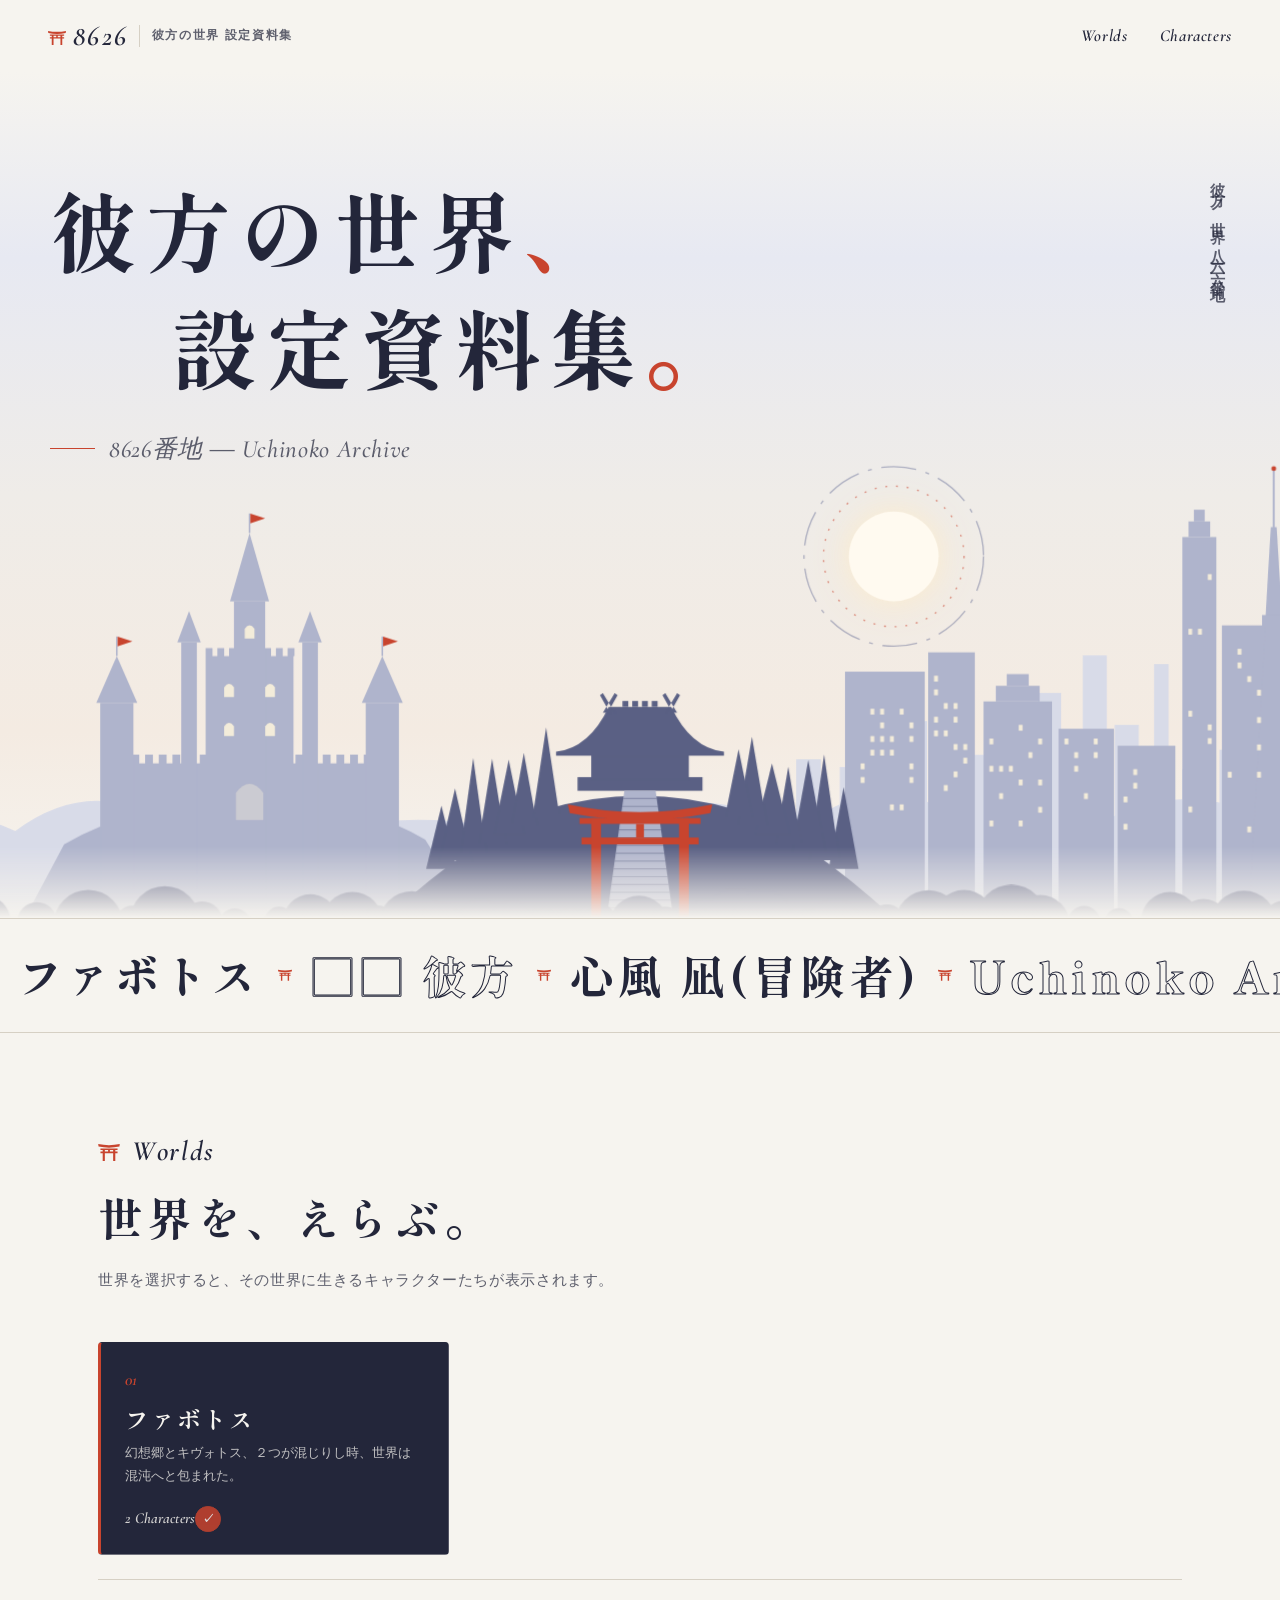
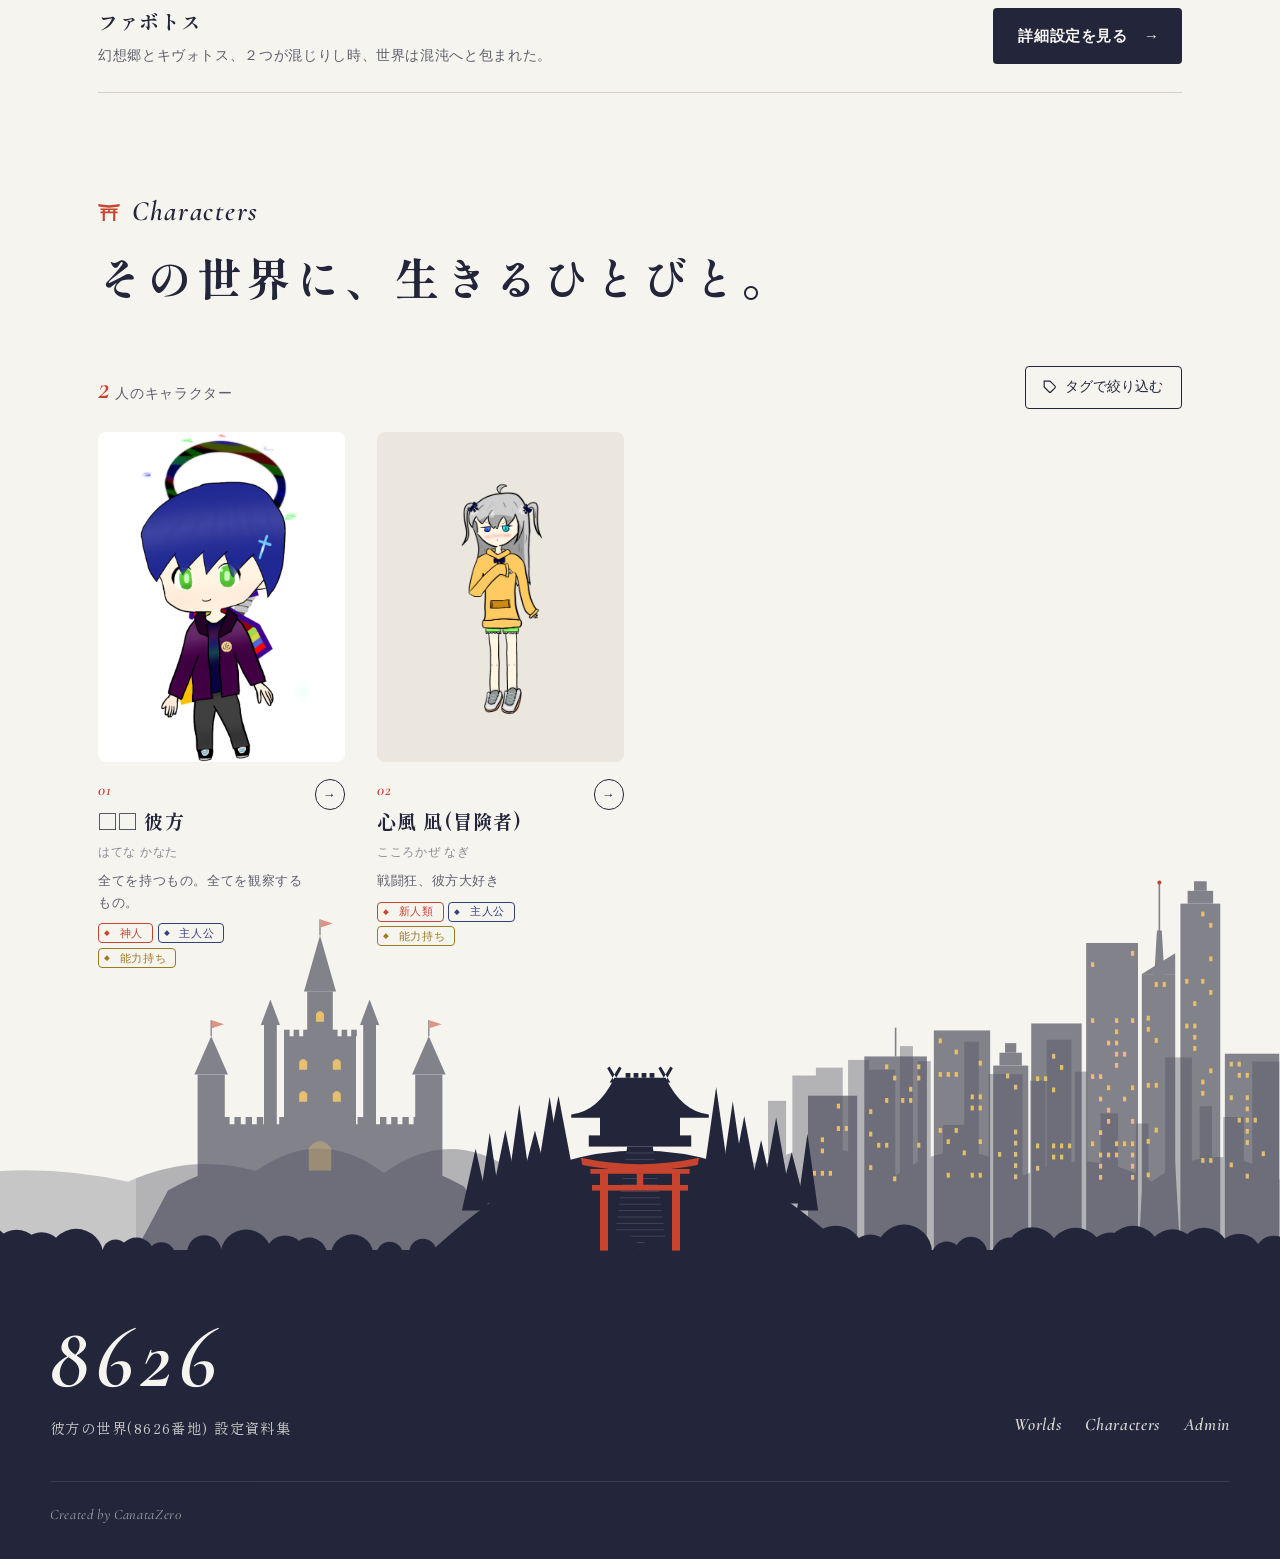
==== commit 0ec7e6a5: "管理画面（ログイン・ブラウザ上での編集）を追加 - admin.html: ID/パスワードでログインし、世界・キャラクターの追加/編集/削除、   タグ一覧の編集、画像アップロードができる管理画面 " ====
--- a/index.html
+++ b/index.html
@@ -105,11 +105,13 @@
     <nav class="footer-nav" aria-label="フッターメニュー">
       <a href="#worlds">Worlds</a>
       <a href="#characters">Characters</a>
+      <a href="admin.html">Admin</a>
     </nav>
   </div>
   <p class="footer-copy">Created by CanataZer0</p>
 </footer>
 
+<script src="assets/js/store.js"></script>
 <script>
   const worldList   = document.getElementById('world-list');
   const tagToggle   = document.getElementById('tag-toggle');
@@ -127,14 +129,14 @@
   let activeTags = new Set();
   let currentWorld = null;
 
-  fetch('data/worlds.json')
-    .then(r => r.json())
+  CZ.loadData()
     .then(data => {
       allData = data;
       buildMarquee(data.worlds);
       buildWorldList(data.worlds);
       buildTagPanel(data.all_tags || []);
       readUrlState();
+      CZ.showAdminBar('');
     })
     .catch(() => {
       gridWrap.innerHTML = '<div class="empty-state"><p>データの読み込みに失敗しました。worlds.json を確認してください。</p></div>';
@@ -239,9 +241,7 @@
         <div class="world-name">${esc(currentWorld.name)}</div>
         <div class="world-desc">${esc(currentWorld.description || '')}</div>
       </div>
-      ${currentWorld.detail_page
-        ? `<a class="btn-pill" href="${esc(currentWorld.detail_page)}">詳細設定を見る <span class="arrow" aria-hidden="true">→</span></a>`
-        : ''}`;
+      <a class="btn-pill" href="${CZ.worldUrl(currentWorld.id)}">詳細設定を見る <span class="arrow" aria-hidden="true">→</span></a>`;
     animateIn(worldInfoInner);
   }
 
@@ -271,7 +271,7 @@
     chars.forEach((c, i) => {
       const card = document.createElement('a');
       card.className = 'char-card';
-      card.href = c.detail_page || '#';
+      card.href = CZ.charUrl(currentWorld.id, c.id);
       card.style.animationDelay = `${i * 0.06}s`;
       card.setAttribute('aria-label', c.name);
 
--- a/assets/css/style.css
+++ b/assets/css/style.css
@@ -1142,6 +1142,21 @@
 
 .prose p { margin-bottom: 0.8em; }
 
+/* 本文中の「# 見出し」 */
+.prose-heading {
+  display: inline-block;
+  font-family: var(--font-serif);
+  font-size: 1.15em;
+  font-weight: 700;
+  letter-spacing: 0.08em;
+  padding-left: 0.6em;
+  margin-top: 0.6em;
+  border-left: 3px solid var(--shu);
+  line-height: 1.5;
+}
+
+.prose a { color: var(--ai); text-underline-offset: 3px; overflow-wrap: anywhere; }
+
 /* ─── Faction Cards（世界ページ） ─── */
 .faction-grid {
   display: grid;
@@ -1181,6 +1196,10 @@
 }
 
 .gallery-item {
+  display: block;
+  width: 100%;
+  padding: 0;
+  border: 0;
   aspect-ratio: 3 / 4;
   border-radius: var(--radius-md);
   overflow: hidden;
@@ -1266,6 +1285,18 @@
   overflow: hidden;
 }
 
+.relation-item.is-static::after { content: none; }
+.relation-item.is-static:hover { padding-left: 0.25rem; background: none; }
+
+.relation-thumb-empty {
+  display: grid;
+  place-items: center;
+  font-family: var(--font-serif);
+  font-weight: 700;
+  font-size: 1.2rem;
+  color: var(--ink-soft) !important;
+}
+
 .relation-info { min-width: 0; }
 .relation-name { font-family: var(--font-serif); font-size: 1rem; font-weight: 700; }
 .relation-label { font-size: 0.8rem; color: var(--ink-soft); }
@@ -1360,6 +1391,40 @@
   opacity: 0.6;
 }
 
+/* ─── 管理モード中に右下に出るメニュー ─── */
+.admin-bar {
+  position: fixed;
+  right: 1rem;
+  bottom: 1rem;
+  z-index: 60;
+  display: flex;
+  align-items: center;
+  gap: 0.25rem;
+  padding: 0.35rem;
+  background: var(--dark);
+  color: var(--on-dark);
+  border-radius: var(--radius-md);
+  box-shadow: 0 8px 24px rgba(20, 22, 36, 0.25);
+  font-size: 0.82rem;
+  animation: fadeUp 0.5s var(--ease) both;
+}
+
+.admin-bar-label {
+  padding: 0.3rem 0.6rem;
+  color: #f2c66b;
+  font-weight: 700;
+}
+
+.admin-bar a {
+  color: inherit;
+  text-decoration: none;
+  padding: 0.35rem 0.75rem;
+  border-radius: var(--radius-sm);
+  transition: background 0.2s;
+}
+
+.admin-bar a:hover { background: rgba(246, 244, 239, 0.12); }
+
 /* ─── Animations ─── */
 @keyframes fadeUp {
   from { opacity: 0; transform: translateY(14px); }
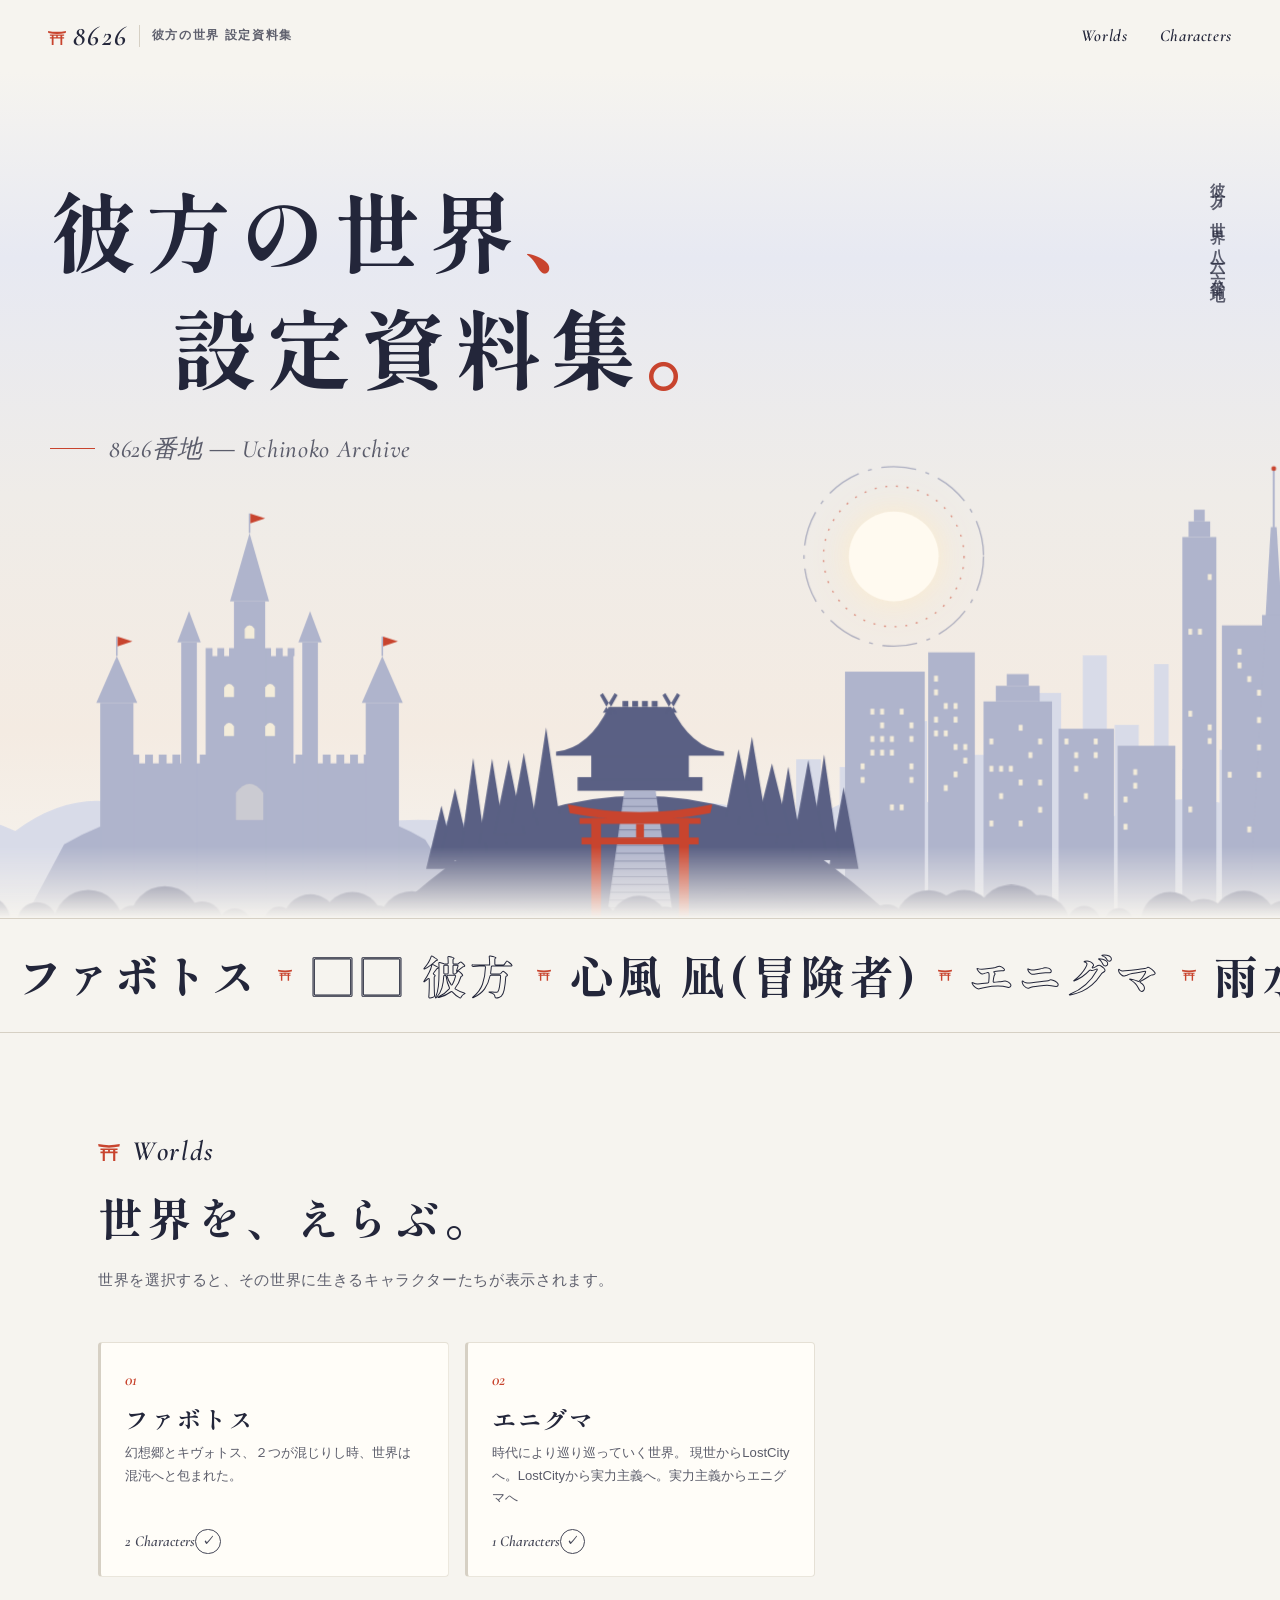
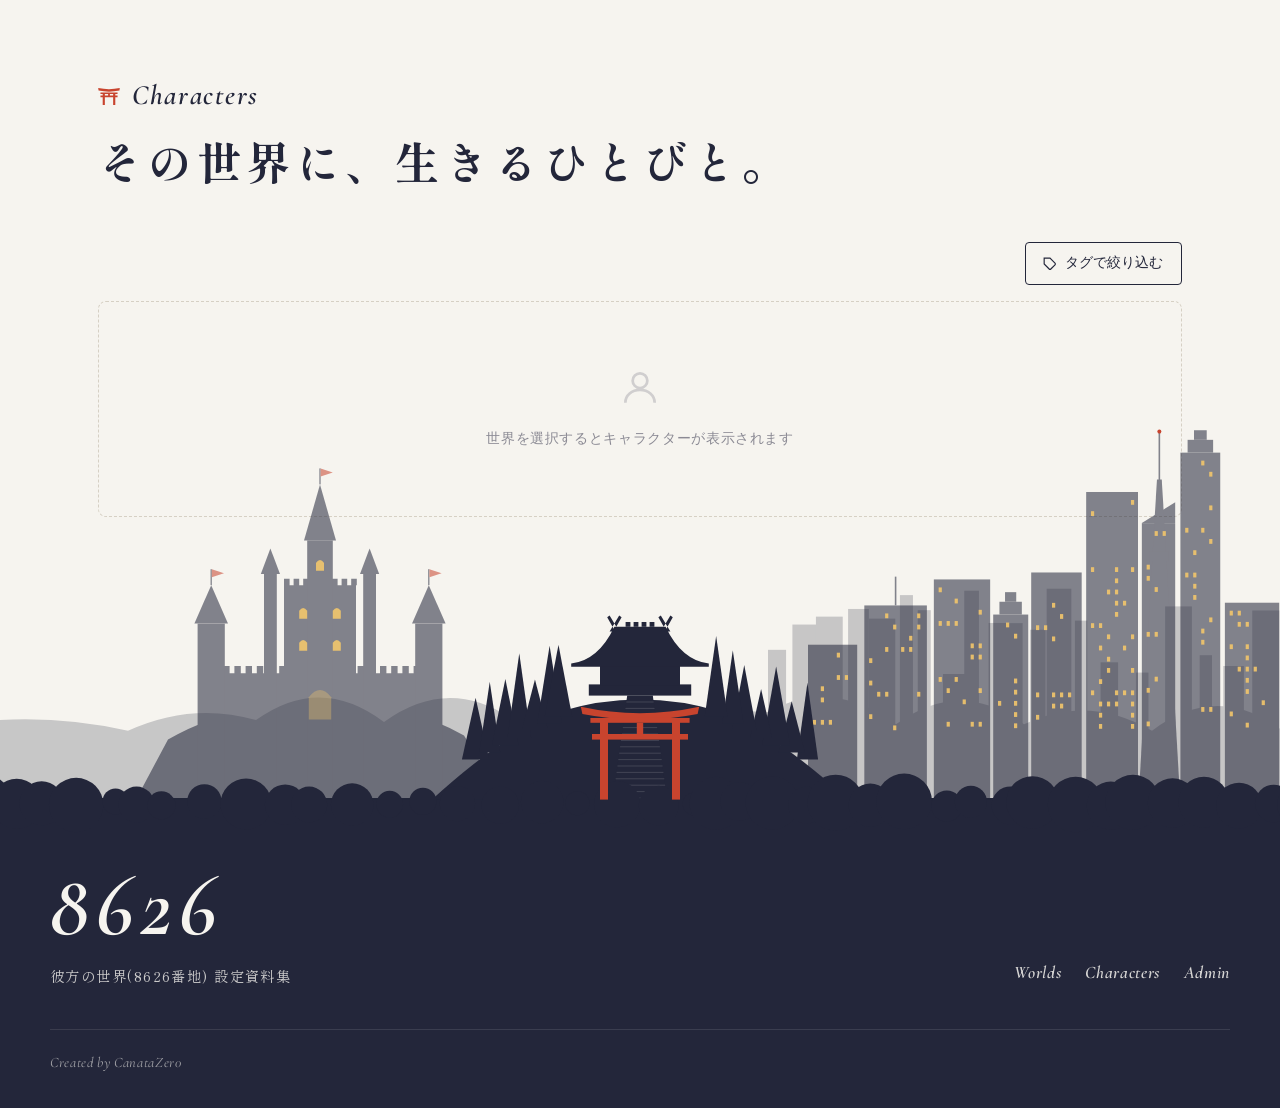
==== commit d35dfc8b: "タブのアイコンとリンク埋め込み（OGP）を追加 - 城・神社と鳥居・大都市のシルエットを組み合わせたアイコン（assets/brand/icon.svg）   と favicon.ico / appl" ====
--- a/index.html
+++ b/index.html
@@ -4,6 +4,25 @@
   <meta charset="UTF-8" />
   <meta name="viewport" content="width=device-width, initial-scale=1.0" />
   <title>彼方の世界 設定資料集</title>
+  <!-- タブのアイコン -->
+  <link rel="icon" href="favicon.ico" sizes="any" />
+  <link rel="icon" href="assets/brand/icon.svg" type="image/svg+xml" />
+  <link rel="apple-touch-icon" href="assets/brand/apple-touch-icon.png" />
+  <link rel="manifest" href="site.webmanifest" />
+  <meta name="theme-color" content="#c8442e" />
+  <!-- Discord・X などでリンクを貼ったときの埋め込み表示 -->
+  <meta name="description" content="彼方の世界（8626番地）に生きるうちの子たちと、その世界観をまとめた設定資料集。" />
+  <meta property="og:type" content="website" />
+  <meta property="og:site_name" content="彼方の世界 設定資料集" />
+  <meta property="og:title" content="彼方の世界 設定資料集" />
+  <meta property="og:description" content="彼方の世界（8626番地）に生きるうちの子たちと、その世界観をまとめた設定資料集。" />
+  <meta property="og:url" content="https://canataprogrammer.github.io/uchinoko_dictionary/" />
+  <meta property="og:image" content="https://canataprogrammer.github.io/uchinoko_dictionary/assets/brand/og-image.png" />
+  <meta property="og:image:width" content="1200" />
+  <meta property="og:image:height" content="630" />
+  <meta property="og:image:alt" content="城・神社と鳥居・大都市のシルエットに「彼方の世界、設定資料集。」の文字" />
+  <meta property="og:locale" content="ja_JP" />
+  <meta name="twitter:card" content="summary_large_image" />
   <link rel="preconnect" href="https://fonts.googleapis.com" />
   <link rel="preconnect" href="https://fonts.gstatic.com" crossorigin />
   <link href="https://fonts.googleapis.com/css2?family=Cormorant+Garamond:ital,wght@0,500;0,600;1,500;1,600&family=Shippori+Mincho+B1:wght@500;600;700;800&family=Zen+Kaku+Gothic+New:wght@400;500;700&display=swap" rel="stylesheet" />
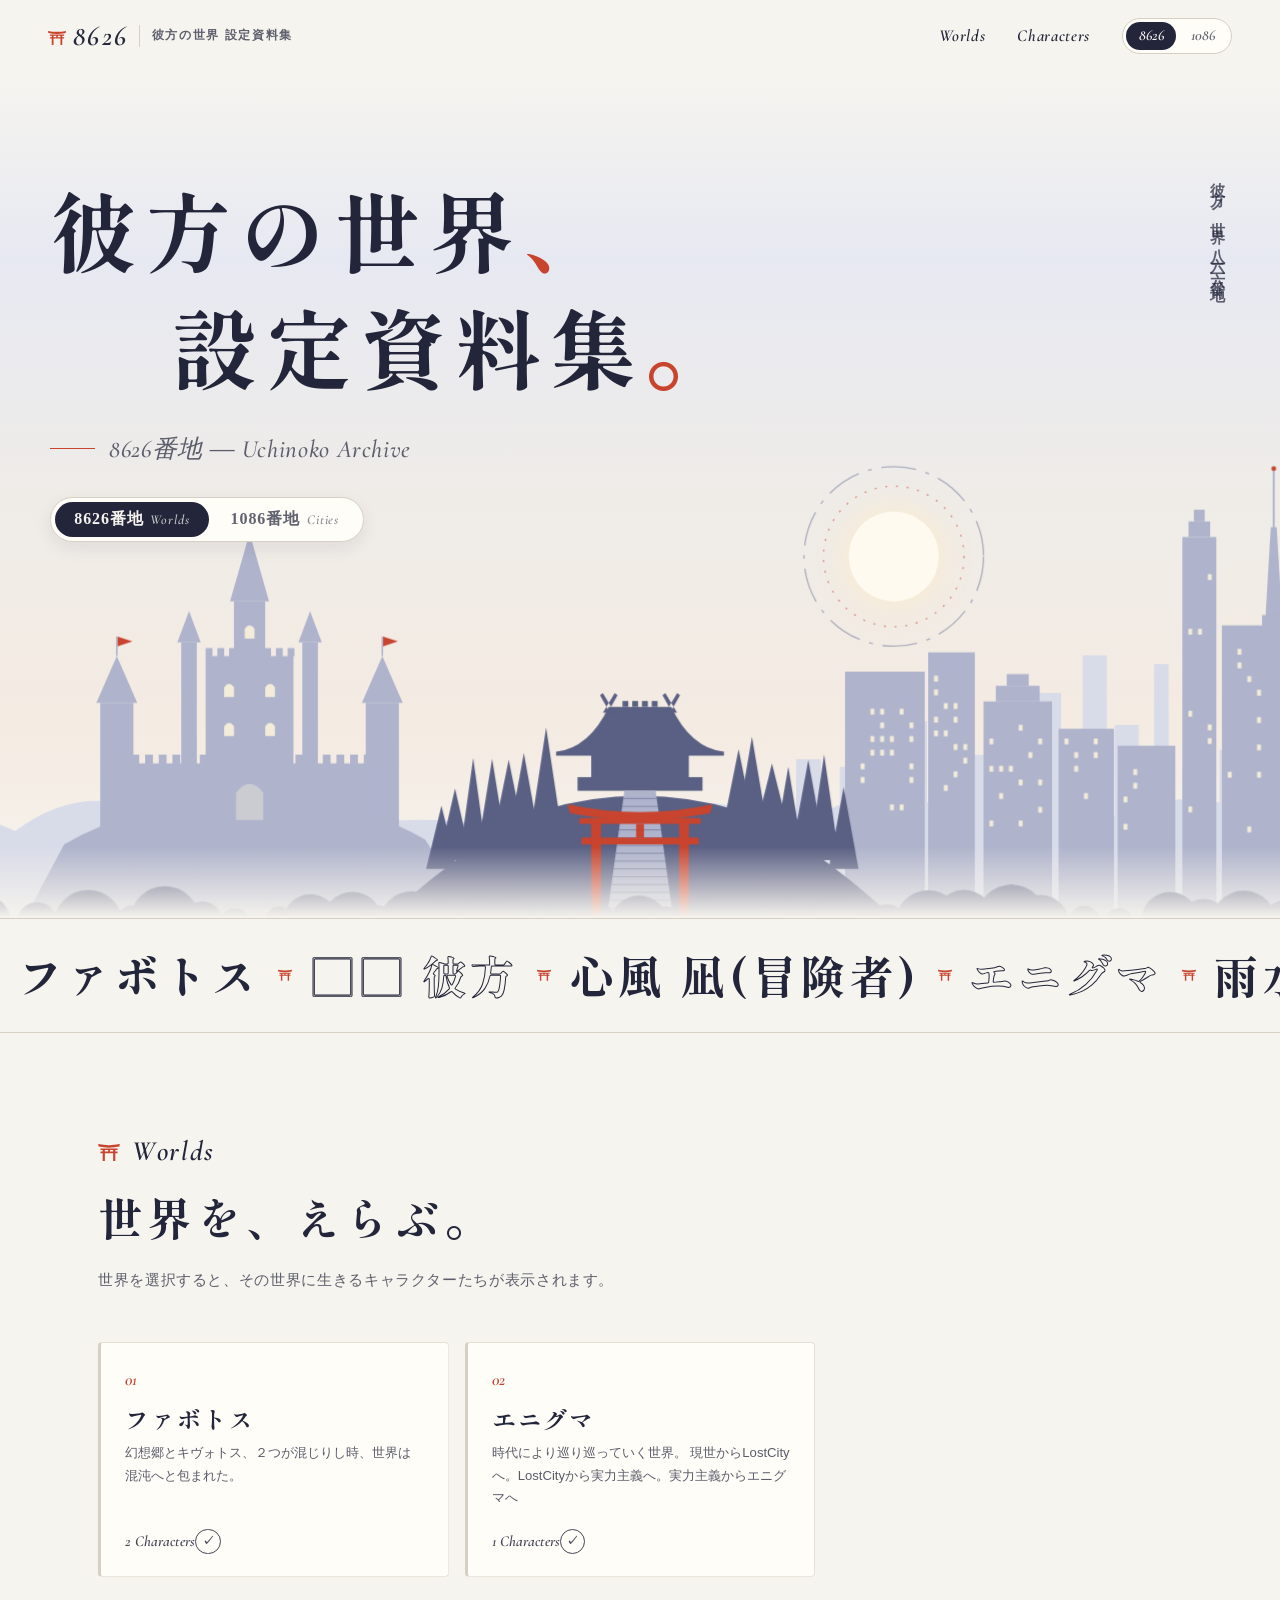
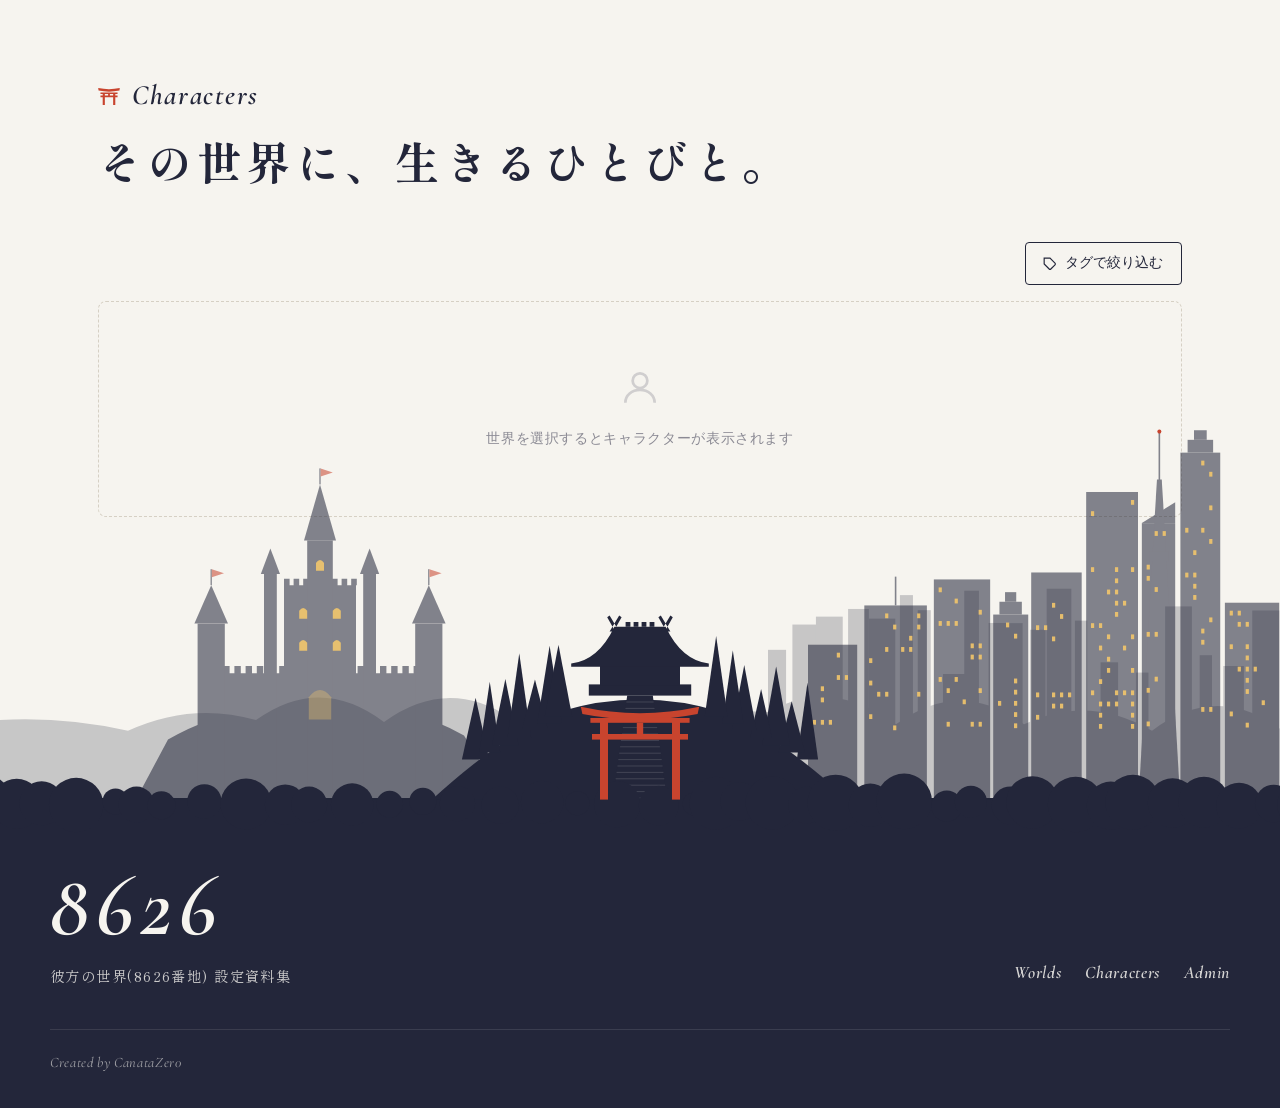
==== commit 0d3ad7de: "8626番地と1086番地を切り替えられるようにする - 世界・都市ごとに番地（worlds.json の address、未設定は 8626番地）を持たせ、   ヘッダーとトップのスイッチで 862" ====
--- a/index.html
+++ b/index.html
@@ -11,11 +11,11 @@
   <link rel="manifest" href="site.webmanifest" />
   <meta name="theme-color" content="#c8442e" />
   <!-- Discord・X などでリンクを貼ったときの埋め込み表示 -->
-  <meta name="description" content="彼方の世界（8626番地）に生きるうちの子たちと、その世界観をまとめた設定資料集。" />
+  <meta name="description" content="彼方の世界（8626番地・1086番地）に生きるうちの子たちと、その世界観をまとめた設定資料集。" />
   <meta property="og:type" content="website" />
   <meta property="og:site_name" content="彼方の世界 設定資料集" />
   <meta property="og:title" content="彼方の世界 設定資料集" />
-  <meta property="og:description" content="彼方の世界（8626番地）に生きるうちの子たちと、その世界観をまとめた設定資料集。" />
+  <meta property="og:description" content="彼方の世界（8626番地・1086番地）に生きるうちの子たちと、その世界観をまとめた設定資料集。" />
   <meta property="og:url" content="https://canataprogrammer.github.io/uchinoko_dictionary/" />
   <meta property="og:image" content="https://canataprogrammer.github.io/uchinoko_dictionary/assets/brand/og-image.png" />
   <meta property="og:image:width" content="1200" />
@@ -33,12 +33,16 @@
 
 <header class="site-header">
   <a class="site-logo" href="index.html">
-    <span class="site-logo-mark">8626</span>
+    <span class="site-logo-mark" data-addr-text="logo">8626</span>
     <span class="site-logo-sub">彼方の世界 設定資料集</span>
   </a>
   <nav class="site-nav" aria-label="メインメニュー">
-    <a href="#worlds">Worlds <span class="plus">+</span></a>
-    <a href="#characters">Characters <span class="plus">+</span></a>
+    <a class="nav-hide-sp" href="#worlds" data-addr-text="navWorlds">Worlds</a>
+    <a class="nav-hide-sp" href="#characters">Characters</a>
+    <div class="addr-switch" role="group" aria-label="番地の切り替え">
+      <button type="button" data-addr="8626" aria-pressed="true">8626</button>
+      <button type="button" data-addr="1086" aria-pressed="false">1086</button>
+    </div>
   </nav>
 </header>
 
@@ -46,16 +50,23 @@
      KEY VISUAL
      ═══════════════════════════════════════════ -->
 <section class="kv">
-  <!-- 背景：城・神社と鳥居・大都市のシルエット（assets/js/site.js で描画） -->
+  <!-- 背景のシルエット（assets/js/site.js で描画）
+       8626番地：城・神社と鳥居・大都市 ／ 1086番地：夜の大都市と塔 -->
   <div class="kv-scenery" data-scenery="kv" data-seed="8626"></div>
   <div class="kv-inner">
     <h1 class="kv-title">
       <span class="line">彼方の世界<span class="accent">、</span></span>
       <span class="line">設定資料集<span class="accent">。</span></span>
     </h1>
-    <p class="kv-sub">8626番地 ― Uchinoko Archive</p>
-  </div>
-  <p class="kv-vertical">彼方ノ世界　八六二六番地</p>
+    <p class="kv-sub" data-addr-text="kvSub">8626番地 ― Uchinoko Archive</p>
+    <div class="kv-switch-wrap">
+      <div class="addr-switch addr-switch-lg" role="group" aria-label="番地の切り替え">
+        <button type="button" data-addr="8626" aria-pressed="true">8626番地<small>Worlds</small></button>
+        <button type="button" data-addr="1086" aria-pressed="false">1086番地<small>Cities</small></button>
+      </div>
+    </div>
+  </div>
+  <p class="kv-vertical" data-addr-text="kvVertical">彼方ノ世界　八六二六番地</p>
 </section>
 
 <!-- 世界名・キャラクター名が流れる帯（worlds.json から自動で埋まる） -->
@@ -69,10 +80,10 @@
 <section class="block" id="worlds">
   <div class="block-head">
     <div class="section-headline">
-      <h2 class="section-headline-label">Worlds</h2>
-    </div>
-    <p class="section-lead">世界を、えらぶ。</p>
-    <p class="section-text">世界を選択すると、その世界に生きるキャラクターたちが表示されます。</p>
+      <h2 class="section-headline-label" data-addr-text="worldsLabel">Worlds</h2>
+    </div>
+    <p class="section-lead" data-addr-text="worldsLead">世界を、えらぶ。</p>
+    <p class="section-text" data-addr-text="worldsText">世界を選択すると、その世界に生きるキャラクターたちが表示されます。</p>
   </div>
 
   <div class="world-list" id="world-list" role="group" aria-label="世界選択"></div>
@@ -90,7 +101,7 @@
     <div class="section-headline">
       <h2 class="section-headline-label">Characters</h2>
     </div>
-    <p class="section-lead">その世界に、生きるひとびと。</p>
+    <p class="section-lead" data-addr-text="charsLead">その世界に、生きるひとびと。</p>
   </div>
 
   <div class="char-toolbar">
@@ -118,11 +129,11 @@
 <footer class="site-footer">
   <div class="footer-inner">
     <div>
-      <div class="footer-logo">8626</div>
-      <p class="footer-title">彼方の世界(8626番地) 設定資料集</p>
+      <div class="footer-logo" data-addr-text="footerLogo">8626</div>
+      <p class="footer-title" data-addr-text="footerTitle">彼方の世界(8626番地) 設定資料集</p>
     </div>
     <nav class="footer-nav" aria-label="フッターメニュー">
-      <a href="#worlds">Worlds</a>
+      <a href="#worlds" data-addr-text="navWorlds">Worlds</a>
       <a href="#characters">Characters</a>
       <a href="admin.html">Admin</a>
     </nav>
@@ -142,17 +153,20 @@
   const gridWrap    = document.getElementById('char-grid-wrap');
   const resultMeta  = document.getElementById('result-meta');
 
-  const PERSON_ICON = '<svg viewBox="0 0 24 24" fill="none" stroke="currentColor" stroke-width="1.5" aria-hidden="true"><circle cx="12" cy="8" r="4"/><path d="M4 20c0-4 3.6-7 8-7s8 3 8 7"/></svg>';
+  const { esc, pad, PERSON_ICON } = CZ;
 
   let allData = null;
   let activeTags = new Set();
   let currentWorld = null;
+  // いま表示している番地（8626 / 1086）。文言はデータを待たずに先に入れ替える
+  let addr = CZ.applyAddress(CZ.currentAddress());
+  const unit = () => CZ.address(addr).unit;
+
+  CZ.bindAddressSwitch(next => switchAddress(next));
 
   CZ.loadData()
     .then(data => {
       allData = data;
-      buildMarquee(data.worlds);
-      buildWorldList(data.worlds);
       buildTagPanel(data.all_tags || []);
       readUrlState();
       CZ.showAdminBar('');
@@ -161,7 +175,20 @@
       gridWrap.innerHTML = '<div class="empty-state"><p>データの読み込みに失敗しました。worlds.json を確認してください。</p></div>';
     });
 
-  function pad(n) { return String(n).padStart(2, '0'); }
+  /* 番地を切り替えて、世界（都市）とキャラクターの一覧を作り直す */
+  function switchAddress(next, keepWorld) {
+    addr = CZ.applyAddress(next);
+    if (!allData) return;
+    const worlds = CZ.worldsIn(allData, addr);
+    if (!keepWorld) currentWorld = worlds.length === 1 ? worlds[0] : null;
+    worldList.setAttribute('aria-label', `${unit()}選択`);
+    buildMarquee(worlds);
+    buildWorldList(worlds);
+    syncWorldCards();
+    renderWorldInfo();
+    renderGrid();
+    updateUrl();
+  }
 
   // 世界名とキャラクター名を流れる帯に並べる（2周分つなげて途切れないようにする）
   function buildMarquee(worlds) {
@@ -170,13 +197,18 @@
       names.push(w.name);
       (w.characters || []).forEach(c => names.push(c.name));
     });
-    names.push('Uchinoko Archive');
+    names.push(`${addr}番地`, 'Uchinoko Archive');
     const group = names.map(n => `<span class="marquee-item">${esc(n)}</span><span class="marquee-sep"></span>`).join('');
     const track = document.getElementById('marquee-track');
     track.innerHTML = `<div class="marquee-group">${group}${group}</div><div class="marquee-group">${group}${group}</div>`;
   }
 
   function buildWorldList(worlds) {
+    worldList.innerHTML = '';
+    if (!worlds.length) {
+      worldList.innerHTML = `<div class="empty-state"><p>${addr}番地には、まだ${unit()}が登録されていません。</p></div>`;
+      return;
+    }
     worlds.forEach((w, i) => {
       const card = document.createElement('button');
       card.type = 'button';
@@ -199,7 +231,7 @@
   }
 
   function selectWorld(wid) {
-    currentWorld = wid ? allData.worlds.find(w => w.id === wid) || null : null;
+    currentWorld = wid ? CZ.findWorld(allData, wid) : null;
     syncWorldCards();
     renderWorldInfo();
     renderGrid();
@@ -260,14 +292,14 @@
         <div class="world-name">${esc(currentWorld.name)}</div>
         <div class="world-desc">${esc(currentWorld.description || '')}</div>
       </div>
-      <a class="btn-pill" href="${CZ.worldUrl(currentWorld.id)}">詳細設定を見る <span class="arrow" aria-hidden="true">→</span></a>`;
+      <a class="btn-pill" href="${CZ.worldUrl(currentWorld.id, addr)}">詳細設定を見る <span class="arrow" aria-hidden="true">→</span></a>`;
     animateIn(worldInfoInner);
   }
 
   function renderGrid() {
     if (!currentWorld) {
       resultMeta.innerHTML = '';
-      gridWrap.innerHTML = `<div class="empty-state">${PERSON_ICON}<p>世界を選択するとキャラクターが表示されます</p></div>`;
+      gridWrap.innerHTML = `<div class="empty-state">${PERSON_ICON}<p>${unit()}を選択するとキャラクターが表示されます</p></div>`;
       return;
     }
 
@@ -290,7 +322,7 @@
     chars.forEach((c, i) => {
       const card = document.createElement('a');
       card.className = 'char-card';
-      card.href = CZ.charUrl(currentWorld.id, c.id);
+      card.href = CZ.charUrl(currentWorld.id, c.id, addr);
       card.style.animationDelay = `${i * 0.06}s`;
       card.setAttribute('aria-label', c.name);
 
@@ -322,6 +354,7 @@
 
   function updateUrl() {
     const params = new URLSearchParams();
+    if (addr !== CZ.DEFAULT_ADDRESS) params.set('addr', addr);
     if (currentWorld) params.set('world', currentWorld.id);
     if (activeTags.size > 0) params.set('tags', [...activeTags].join(','));
     const url = params.toString() ? `?${params}` : location.pathname;
@@ -332,9 +365,6 @@
     const params = new URLSearchParams(location.search);
     const wid = params.get('world');
     const tags = params.get('tags');
-    // 世界が1つだけなら最初から選択しておく
-    const initial = wid || (allData.worlds.length === 1 ? allData.worlds[0].id : null);
-    if (initial) currentWorld = allData.worlds.find(w => w.id === initial) || null;
     if (tags) {
       tags.split(',').forEach(t => {
         activeTags.add(t);
@@ -343,13 +373,14 @@
       });
       tagClear.style.display = activeTags.size > 0 ? 'inline' : 'none';
     }
-    syncWorldCards();
-    renderWorldInfo();
-    renderGrid();
-  }
-
-  function esc(s) {
-    return String(s || '').replace(/&/g, '&amp;').replace(/</g, '&lt;').replace(/>/g, '&gt;').replace(/"/g, '&quot;');
+    // URL で世界（都市）が指定されていれば、その番地を表示する
+    const linked = wid ? CZ.findWorld(allData, wid) : null;
+    if (linked) {
+      currentWorld = linked;
+      switchAddress(CZ.worldAddress(linked), true);
+    } else {
+      switchAddress(addr);
+    }
   }
 </script>
 </body>
--- a/assets/css/style.css
+++ b/assets/css/style.css
@@ -34,6 +34,16 @@
   --sc-near: #5a6084;
   --sc-window: #fff6dc;
 
+  /* 空のグラデーション・夜景の明かり */
+  --sky-1: #e7e9f2;
+  --sky-2: #efece8;
+  --sky-3: #f4ebe2;
+  --hero-sky: #f1ece4;
+  --lamp: #f2c66b;
+  --moon: #fffaf0;
+  --shu-tint: rgba(200, 68, 46, 0.04);
+  --shu-ring: rgba(200, 68, 46, 0.35);
+
   --radius-sm: 4px;
   --radius-md: 8px;
   --radius-pill: 999px;
@@ -50,6 +60,114 @@
 
   /* 鳥居マーク（見出しの頭に付く） */
   --torii-mark: url("data:image/svg+xml,%3Csvg xmlns='http://www.w3.org/2000/svg' viewBox='0 0 24 20'%3E%3Cpath d='M0 1.2Q12 3.6 24 1.2L23.6 4Q12 6.4 .4 4z M2.5 6h19v1.8h-19z M2.5 9.5h19v1.8h-19z M5 6h2.4v14H5z M16.6 6H19v14h-2.4z M11 7.8h2v1.7h-2z'/%3E%3C/svg%3E");
+}
+
+/* ═══════════════════════════════════════════
+   1086番地：青を基調にしたテーマ
+   （<html data-address="1086"> のときに色だけを入れ替える）
+   ═══════════════════════════════════════════ */
+:root[data-address="1086"] {
+  --bg: #f1f5fa;
+  --bg-card: #fbfdff;
+  --bg-surface: #e1e9f3;
+  --ink: #13233f;
+  --ink-soft: rgba(19, 35, 63, 0.72);
+  --muted: #7d8aa0;
+  --line: #c6d3e3;
+  --line-soft: #dbe4ef;
+  --dark: #0f1f3a;
+  --on-dark: #eef4fb;
+
+  --shu: #2678d4;   /* 1086番地では空色の青がアクセント */
+  --ai: #0e3a78;
+  --kin: #35b3d1;
+  --take: #4f5fc9;
+
+  --tag-shu: #2470c4;
+  --tag-ai: #12397a;
+  --tag-kin: #0d869e;
+  --tag-take: #4d58c2;
+
+  --sc-far: #d0dcee;
+  --sc-mid: #93acd2;
+  --sc-near: #34507f;
+  --sc-window: #e2f3ff;
+
+  --sky-1: #dbe5f4;
+  --sky-2: #e5edf7;
+  --sky-3: #ebf2f9;
+  --hero-sky: #e6eef8;
+  --lamp: #8fd8ff;
+  --moon: #f4fbff;
+  --shu-tint: rgba(38, 120, 212, 0.05);
+  --shu-ring: rgba(38, 120, 212, 0.35);
+
+  /* 見出しの頭のマーク：鳥居の代わりにビル群 */
+  --torii-mark: url("data:image/svg+xml,%3Csvg xmlns='http://www.w3.org/2000/svg' viewBox='0 0 24 20'%3E%3Cpath d='M1 8h6v12H1z M9 3h6v17H9z M11.4 0h1.2v3h-1.2z M17 6h6v14h-6z'/%3E%3C/svg%3E");
+}
+
+/* 番地を切り替えたときに色がふわっと変わるように */
+body, .site-header, .kv, .detail-hero, .site-footer, .marquee {
+  transition: background-color 0.6s ease, color 0.6s ease;
+}
+
+/* ─── 番地スイッチ ─── */
+.addr-switch {
+  display: inline-flex;
+  padding: 3px;
+  border: 1px solid var(--line);
+  border-radius: var(--radius-pill);
+  background: var(--bg-card);
+  gap: 2px;
+}
+
+.addr-switch button {
+  font-family: var(--font-en);
+  font-style: italic;
+  font-weight: 600;
+  font-size: 0.95rem;
+  line-height: 1;
+  color: var(--ink-soft);
+  background: none;
+  border: 0;
+  border-radius: var(--radius-pill);
+  padding: 0.38rem 0.8rem;
+  cursor: pointer;
+  transition: background 0.3s var(--ease), color 0.3s var(--ease);
+}
+
+.addr-switch button:hover { color: var(--ink); }
+.addr-switch button[aria-pressed="true"] { background: var(--dark); color: var(--on-dark); }
+
+/* トップページの大きいスイッチ */
+.addr-switch-lg {
+  margin-top: 1.6rem;
+  padding: 4px;
+  box-shadow: 0 6px 18px rgba(20, 30, 60, 0.08);
+}
+
+.addr-switch-lg button {
+  font-family: var(--font-serif);
+  font-style: normal;
+  font-size: 1rem;
+  padding: 0.6rem 1.2rem;
+  letter-spacing: 0.06em;
+}
+
+.addr-switch-lg button small {
+  font-family: var(--font-en);
+  font-style: italic;
+  font-size: 0.85rem;
+  margin-left: 0.4rem;
+  opacity: 0.75;
+}
+
+.kv-switch-wrap { --split-delay: 0s; animation: fadeUp 0.8s var(--ease) 1.6s both; }
+
+@media (max-width: 560px) {
+  .site-header .addr-switch button { padding: 0.32rem 0.55rem; font-size: 0.85rem; }
+  .addr-switch-lg button { padding: 0.55rem 0.9rem; font-size: 0.92rem; }
+  .addr-switch-lg button small { display: none; }
 }
 
 html { font-size: 16px; scroll-behavior: smooth; scroll-padding-top: calc(var(--header-h) + 1rem); }
@@ -276,7 +394,8 @@
 .scene .stairs { fill: var(--sc-mid); }
 .scene .stair-line { stroke: var(--sc-near); stroke-width: 1.2; opacity: 0.45; }
 
-.scene .moon { fill: #fffaf0; filter: drop-shadow(0 0 18px rgba(255, 236, 200, 0.9)); }
+.scene .moon { fill: var(--moon); filter: drop-shadow(0 0 18px rgba(255, 236, 200, 0.9)); }
+.scene .ring { fill: none; stroke: var(--shu); stroke-width: 3; opacity: 0.75; }
 
 /* 月を囲む光輪（ゆっくり回転） */
 .scene .halo {
@@ -368,7 +487,7 @@
   min-height: min(94vh, 860px);
   padding: clamp(3rem, 11vh, 7.5rem) var(--gutter) 0;
   overflow: hidden;
-  background: linear-gradient(180deg, var(--bg) 0%, #e7e9f2 22%, #efece8 50%, #f4ebe2 78%, var(--bg) 100%);
+  background: linear-gradient(180deg, var(--bg) 0%, var(--sky-1) 22%, var(--sky-2) 50%, var(--sky-3) 78%, var(--bg) 100%);
 }
 
 .kv-inner {
@@ -908,7 +1027,7 @@
   padding: 2.5rem var(--gutter) calc(clamp(90px, 13vw, 180px) + 1.5rem);
   margin-top: -3rem;
   padding-top: 5.5rem;
-  background: linear-gradient(180deg, transparent 0%, #f1ece4 70%, var(--bg) 100%);
+  background: linear-gradient(180deg, transparent 0%, var(--hero-sky) 70%, var(--bg) 100%);
 }
 
 /* 詳細ページのヒーロー下に敷くシルエットの帯 */
@@ -1060,6 +1179,30 @@
   .page-character .hero { flex-direction: column; align-items: flex-start; }
   .hero-image-wrap { width: min(70%, 260px); }
 }
+
+/* 共有用URLをコピー */
+.share-btn {
+  display: inline-flex;
+  align-items: center;
+  gap: 0.45rem;
+  margin-top: 1.4rem;
+  padding: 0.45rem 0.95rem;
+  font: inherit;
+  font-size: 0.82rem;
+  color: var(--ink-soft);
+  background: var(--bg-card);
+  border: 1px solid var(--line);
+  border-radius: var(--radius-pill);
+  cursor: pointer;
+  transition: color 0.2s, border-color 0.2s;
+  animation: fadeUp 0.6s var(--ease) both;
+  animation-delay: 1.3s;
+}
+
+.share-btn svg { width: 1em; height: 1em; flex-shrink: 0; }
+.share-btn:hover { color: var(--ink); border-color: var(--ink); }
+.share-btn.is-done { color: var(--take); border-color: var(--take); }
+.page-world .share-btn { display: flex; width: fit-content; }
 
 /* ─── Content ─── */
 .content {
@@ -1270,7 +1413,7 @@
   transition: background 0.3s, color 0.3s, border-color 0.3s;
 }
 
-.relation-item:hover { padding-left: 0.9rem; background: rgba(200, 68, 46, 0.04); }
+.relation-item:hover { padding-left: 0.9rem; background: var(--shu-tint); }
 .relation-item:hover::after { background: var(--shu); border-color: var(--shu); color: #fff; }
 
 .relation-thumb {
@@ -1280,7 +1423,7 @@
   object-fit: cover;
   flex-shrink: 0;
   background: var(--bg-surface);
-  box-shadow: 0 0 0 1px var(--line), 0 0 0 4px var(--bg), 0 0 0 5px rgba(200, 68, 46, 0.35);
+  box-shadow: 0 0 0 1px var(--line), 0 0 0 4px var(--bg), 0 0 0 5px var(--shu-ring);
   color: transparent; /* 画像がないときの alt テキストを隠す */
   overflow: hidden;
 }
@@ -1342,7 +1485,7 @@
 .footer-scenery .scene-near { fill: var(--dark); }
 .footer-scenery .stairs     { fill: var(--dark); }
 .footer-scenery .stair-line { stroke: var(--on-dark); opacity: 0.15; }
-.footer-scenery .win        { fill: #f2c66b; opacity: 0.9; }
+.footer-scenery .win        { fill: var(--lamp); opacity: 0.9; }
 
 .footer-inner {
   max-width: var(--page-width);
@@ -1378,7 +1521,7 @@
   opacity: 0.85;
 }
 
-.footer-nav a:hover { opacity: 1; color: #f2c66b; }
+.footer-nav a:hover { opacity: 1; color: var(--lamp); }
 
 .footer-copy {
   max-width: var(--page-width);
@@ -1411,7 +1554,7 @@
 
 .admin-bar-label {
   padding: 0.3rem 0.6rem;
-  color: #f2c66b;
+  color: var(--lamp);
   font-weight: 700;
 }
 
